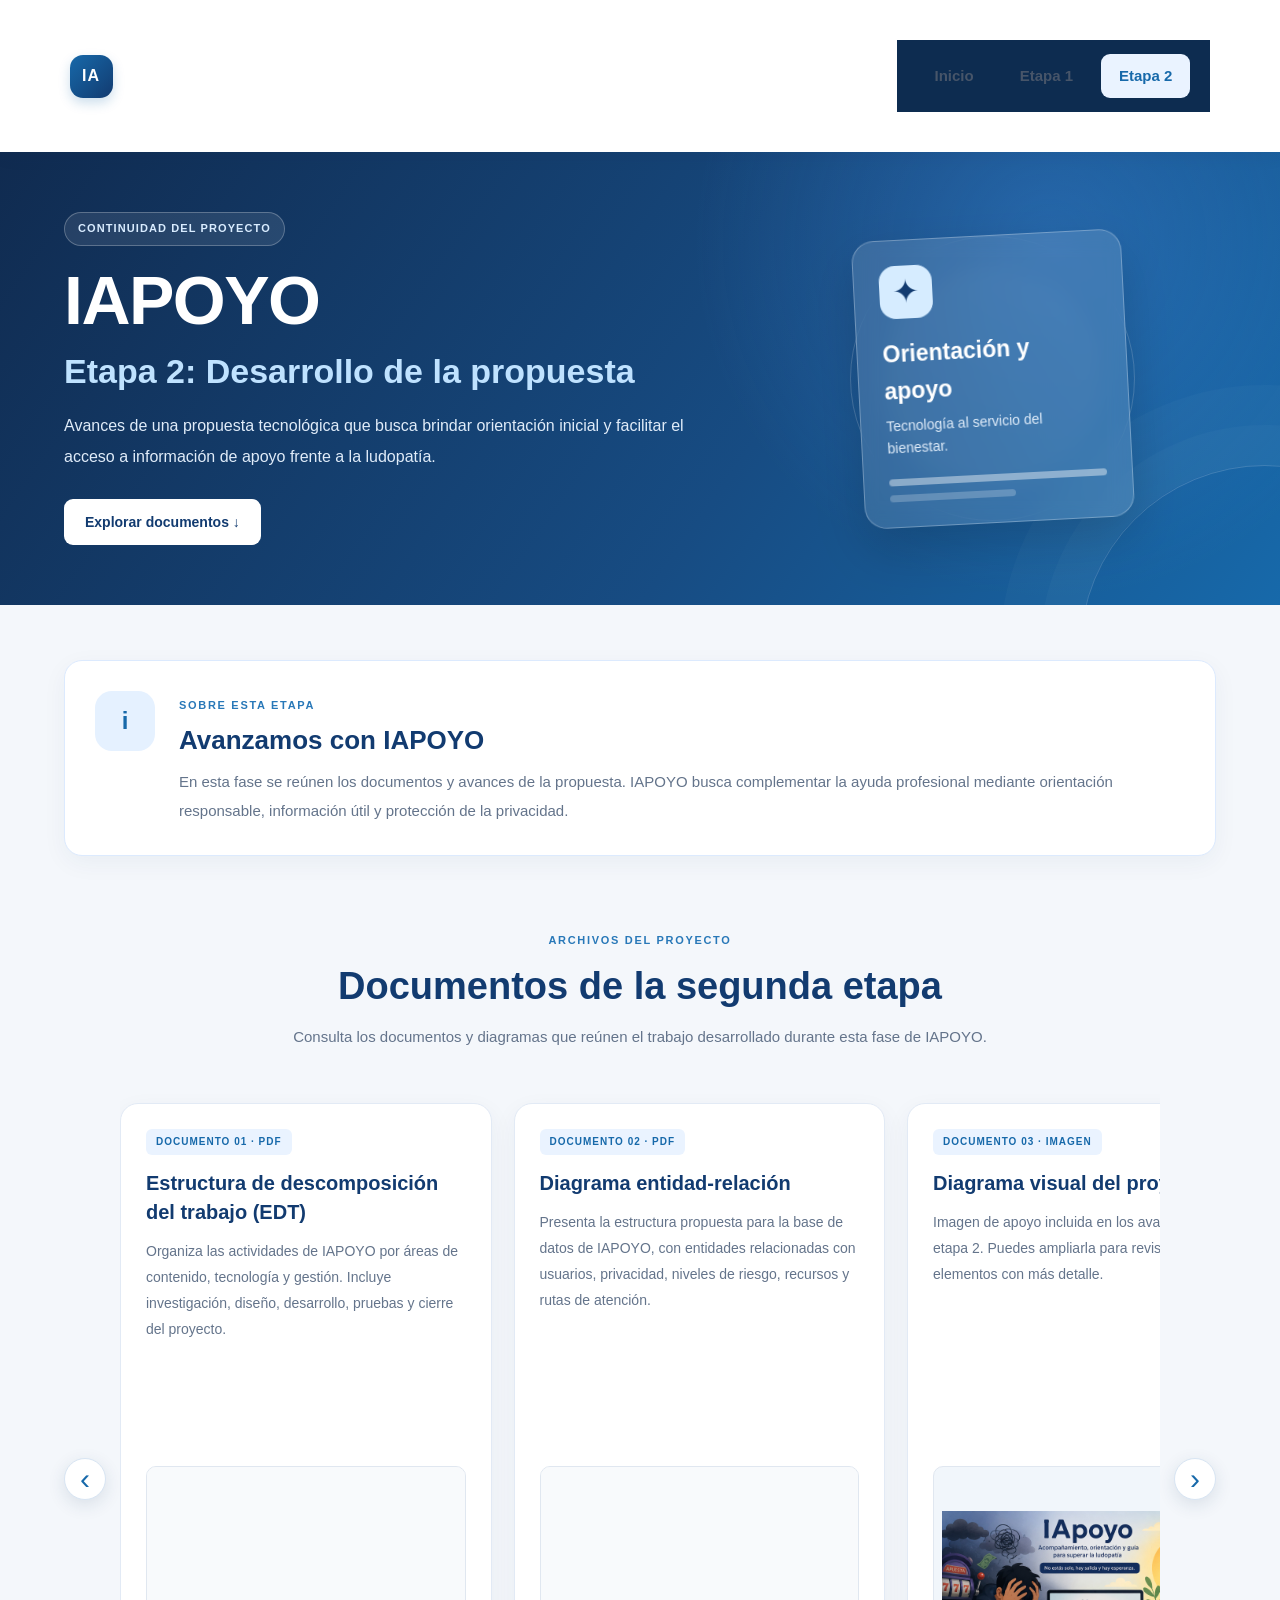
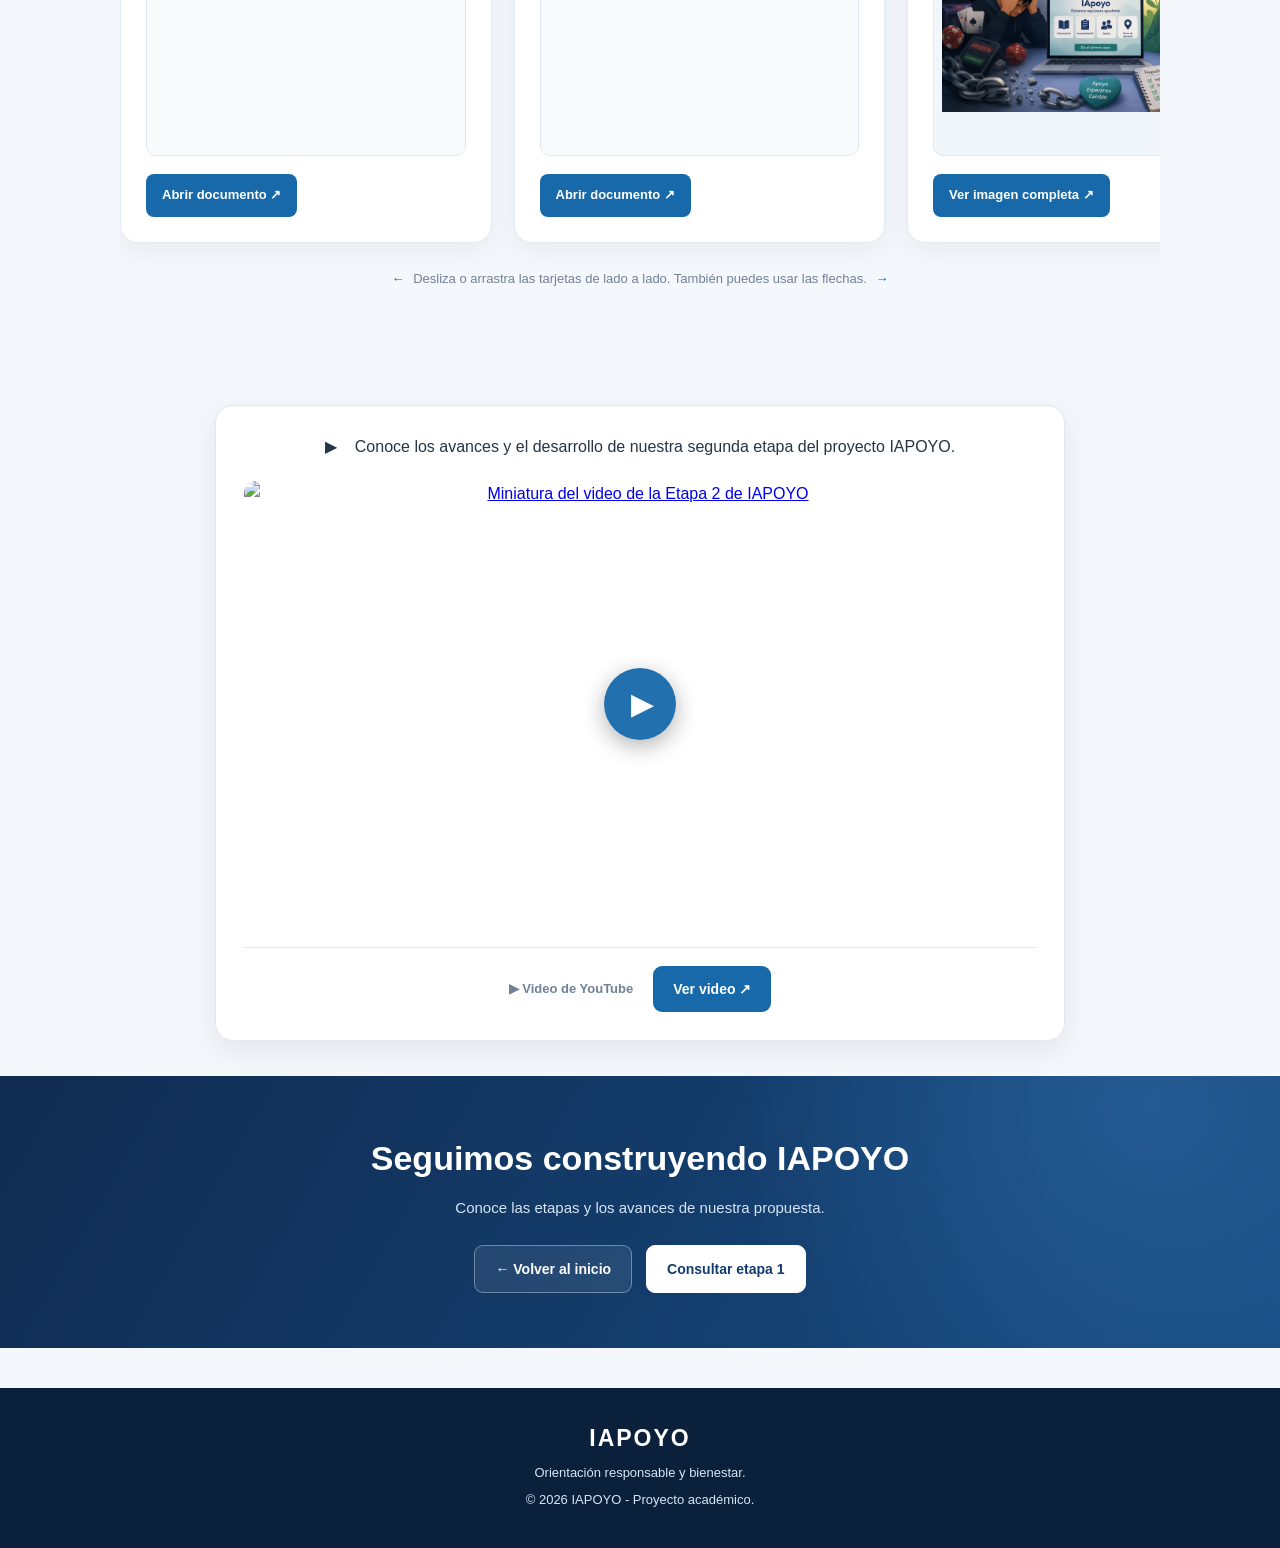
==== etapa2.html @ f653a4ec "Update etapa2.html" ====
<!DOCTYPE html>
<html lang="es">
<head>
    <meta charset="UTF-8">
    <meta name="viewport" content="width=device-width, initial-scale=1.0">
    <title>IAPOYO - Etapa 2</title>
    <link rel="stylesheet" href="style.css">
</head>

<body class="etapa2-page">

    <!-- ENCABEZADO -->
    <header class="etapa2-header">
        <div class="etapa2-nav-contenedor">
            <a href="index.html" class="etapa2-logo">
                <span class="etapa2-logo-icono">IA</span>
                <span>IAPOYO</span>
            </a>

            <nav class="etapa2-nav">
                <a href="index.html">Inicio</a>
                <a href="etapa1.html">Etapa 1</a>
                <a href="etapa2.html" class="activo">Etapa 2</a>
            </nav>

        </div>
    </header>

    <main>

        <!-- PORTADA -->
        <section class="etapa2-portada">

            <div class="etapa2-portada-contenido">
                <span class="etapa2-etiqueta">
                    CONTINUIDAD DEL PROYECTO
                </span>

                <h1>
                    IAPOYO
                    <span>Etapa 2: Desarrollo de la propuesta</span>
                </h1>

                <p>
                    Avances de una propuesta tecnológica que busca brindar
                    orientación inicial y facilitar el acceso a información
                    de apoyo frente a la ludopatía.
                </p>

                <a href="#documentos" class="etapa2-boton-portada">
                    Explorar documentos ↓
                </a>
            </div>

            <div class="etapa2-portada-visual">
                <div class="etapa2-circulo circulo-uno"></div>
                <div class="etapa2-circulo circulo-dos"></div>

                <div class="etapa2-visual-tarjeta">
                    <div class="etapa2-visual-icono">✦</div>
                    <h2>Orientación y apoyo</h2>
                    <p>Tecnología al servicio del bienestar.</p>
                    <div class="etapa2-visual-linea"></div>
                    <div class="etapa2-visual-linea linea-pequena"></div>
                </div>
            </div>

        </section>

        <!-- INTRODUCCIÓN -->
        <section class="etapa2-introduccion">

            <div class="etapa2-intro-icono">i</div>

            <div>
                <span class="etapa2-subtitulo">SOBRE ESTA ETAPA</span>

                <h2>Avanzamos con IAPOYO</h2>

                <p>
                    En esta fase se reúnen los documentos y avances de la
                    propuesta. IAPOYO busca complementar la ayuda profesional
                    mediante orientación responsable, información útil y
                    protección de la privacidad.
                </p>
            </div>

        </section>

        <!-- DOCUMENTOS -->
        <section class="etapa2-seccion etapa2-documentos" id="documentos">

            <div class="etapa2-titulo-seccion">
                <span class="etapa2-subtitulo">ARCHIVOS DEL PROYECTO</span>
                <h2>Documentos de la segunda etapa</h2>
                <p>
                    Consulta los documentos y diagramas que reúnen el trabajo
                    desarrollado durante esta fase de IAPOYO.
                </p>
            </div>

            <div class="etapa2-carrusel-contenedor">
                <button class="etapa2-carrusel-flecha anterior" type="button" aria-label="Desplazar documentos hacia la izquierda" data-direccion="-1">‹</button>

                <div class="etapa2-carrusel" id="carrusel-documentos" tabindex="0" aria-label="Carrusel de documentos de la etapa 2">

                    <!-- DOCUMENTO 1: EDT -->
                    <article class="etapa2-tarjeta">
                        <span class="etapa2-numero">DOCUMENTO 01 · PDF</span>
                        <h3>Estructura de descomposición del trabajo (EDT)</h3>
                        <p>Organiza las actividades de IAPOYO por áreas de contenido, tecnología y gestión. Incluye investigación, diseño, desarrollo, pruebas y cierre del proyecto.</p>
                        <div class="etapa2-vista-documento etapa2-vista-pdf">
                            <iframe src="documentos/etapa%202/IAPoyo_EDT%202.pdf#toolbar=0&navpanes=0" title="Vista previa de la estructura EDT" loading="lazy"></iframe>
                        </div>
                        <a class="etapa2-boton-documento" href="documentos/etapa%202/IAPoyo_EDT%202.pdf" target="_blank" rel="noopener">Abrir documento ↗</a>
                    </article>

                    <!-- DOCUMENTO 2: DIAGRAMA ER EN PDF -->
                    <article class="etapa2-tarjeta">
                        <span class="etapa2-numero">DOCUMENTO 02 · PDF</span>
                        <h3>Diagrama entidad-relación</h3>
                        <p>Presenta la estructura propuesta para la base de datos de IAPOYO, con entidades relacionadas con usuarios, privacidad, niveles de riesgo, recursos y rutas de atención.</p>
                        <div class="etapa2-vista-documento etapa2-vista-pdf">
                            <iframe src="documentos/etapa%202/IAPoyo_diagrama_entidad_relacion%202.pdf#toolbar=0&navpanes=0" title="Vista previa del diagrama entidad-relación en PDF" loading="lazy"></iframe>
                        </div>
                        <a class="etapa2-boton-documento" href="documentos/etapa%202/IAPoyo_diagrama_entidad_relacion%202.pdf" target="_blank" rel="noopener">Abrir documento ↗</a>
                    </article>

                    <!-- DOCUMENTO 3: IMAGEN -->
                    <article class="etapa2-tarjeta">
                        <span class="etapa2-numero">DOCUMENTO 03 · IMAGEN</span>
                        <h3>Diagrama visual del proyecto</h3>
                        <p>Imagen de apoyo incluida en los avances de la etapa 2. Puedes ampliarla para revisar sus elementos con más detalle.</p>
                        <a class="etapa2-vista-documento etapa2-vista-imagen" href="documentos/etapa%202/WhatsApp%20Image%202026-10-07%20at%208.09.27%20PM%202.jpeg" target="_blank" rel="noopener" aria-label="Abrir imagen en tamaño completo">
                            <img src="documentos/etapa%202/WhatsApp%20Image%202026-10-07%20at%208.09.27%20PM%202.jpeg" alt="Imagen de apoyo de la etapa 2 de IAPOYO" loading="lazy">
                        </a>
                        <a class="etapa2-boton-documento" href="documentos/etapa%202/WhatsApp%20Image%202026-10-07%20at%208.09.27%20PM%202.jpeg" target="_blank" rel="noopener">Ver imagen completa ↗</a>
                    </article>

                    <!-- DOCUMENTO 4: DIAGRAMA DE CLASES -->
                    <article class="etapa2-tarjeta">
                        <span class="etapa2-numero">DOCUMENTO 04 · IMAGEN</span>
                        <h3>Diagrama de clases del sistema IAPOYO</h3>
                        <p>Representa la estructura del sistema mediante sus clases, atributos, métodos y relaciones. Incluye los perfiles de usuario (beneficiario, orientador y administrador), las evaluaciones, los recursos, las rutas de atención y el asistente virtual. Este modelo ayuda a comprender cómo colaboran los componentes y sirve de guía para organizar el desarrollo del software.</p>
                        <a class="etapa2-vista-documento etapa2-vista-imagen" href="documentos/etapa%202/Diagrama_clases_IAPOYO.jpeg" target="_blank" rel="noopener" aria-label="Abrir diagrama de clases en tamaño completo">
                            <img src="documentos/etapa%202/Diagrama_clases_IAPOYO.jpeg" alt="Diagrama de clases UML del sistema IAPOYO con usuarios, evaluaciones, recursos, rutas de atención y asistente virtual" loading="lazy">
                        </a>
                        <a class="etapa2-boton-documento" href="documentos/etapa%202/Diagrama_clases_IAPOYO.jpeg" target="_blank" rel="noopener">Ver diagrama completo ↗</a>
                    </article>

                    <!-- DOCUMENTO 5: POWERPOINT -->
                    <article class="etapa2-tarjeta">
                        <span class="etapa2-numero">DOCUMENTO 05 · POWERPOINT</span>
                        <h3>Presentación: arquitectura de software</h3>
                        <p>Expone el análisis del proyecto integrador, sus procesos fundamentales, requisitos, etapas de desarrollo, roles del equipo y clasificación de IAPOYO como aplicación web interactiva.</p>
                        <div class="etapa2-vista-documento etapa2-vista-pdf">
                            <iframe src="documentos/etapa 2/Presentacion_arquitecturasoft_IAPOYO 2.pdf#toolbar=0&navpanes=0" title="Vista previa de la presentación de arquitectura de software" loading="lazy"></iframe>
                        </div>
                        <a class="etapa2-boton-documento" href="documentos/etapa%202/Presentacion_arquitecturasoft_IAPOYO%202.pptx" download>Descargar PowerPoint ↓</a>
                    </article>
<!-- DOCUMENTO 6: IMAGEN - DIAGRAMA SISTEMA DE APOYO -->
                    <article class="etapa2-tarjeta">
                        <span class="etapa2-numero">DOCUMENTO 06 · IMAGEN</span>

                        <h3>Diagrama del sistema de apoyo para la ludopatía</h3>

                        <p>
                            Representa el funcionamiento general de IAPOYO y la interacción
                            entre los pacientes, el sistema de apoyo con inteligencia artificial
                            y los profesionales de la salud. El diagrama muestra funciones como
                            el chat de apoyo, monitoreo de actividad, alertas de riesgo, análisis
                            de patrones, reportes y seguimiento personalizado.
                        </p>

                        <a class="etapa2-vista-documento etapa2-vista-imagen"
                           href="documentos/etapa%202/diagrama de sistema de apoyo.jpg"
                           target="_blank"
                           rel="noopener"
                           aria-label="Abrir diagrama del sistema de apoyo en tamaño completo">

                            <img src="documentos/etapa%202/diagrama de sistema de apoyo.jpg"
                                 alt="Diagrama del sistema de apoyo para la ludopatía de IAPOYO"
                                 loading="lazy">
                        </a>

                        <a class="etapa2-boton-documento"
                           href="documentos/etapa%202/diagrama de sistema de apoyo.jpg"
                           target="_blank"
                           rel="noopener">
                            Ver diagrama completo ↗
                        </a>
                    </article>


                    
                    -->
                    <article class="etapa2-tarjeta">
                        <span class="etapa2-numero">DOCUMENTO 07 · IMAGEN</span>

                        <h3>Diagrama de estado del usuario</h3>

                        <p>
                            Representa el recorrido de un usuario dentro de IAPOYO, mostrando las diferentes etapas de interacción con la plataforma, desde el acceso inicial y la identificación de posibles problemas de ludopatía, hasta la orientación y seguimiento mediante el apoyo de la inteligencia artificial.
                        </p>

                        <a class="etapa2-vista-documento etapa2-vista-imagen"
                           href="documentos/etapa%202/diagram de estado.jpg"
                           target="_blank"
                           rel="noopener"
                           aria-label="Abrir segunda imagen en tamaño completo">

                            <img src="documentos/etapa%202/diagram de estado.jpg"
                                 alt="Segunda imagen de la etapa 2 del proyecto IAPOYO"
                                 loading="lazy">
                        </a>

                        <a class="etapa2-boton-documento"
                           href="documentos/etapa%202/diagram de estado.jpg"
                           target="_blank"
                           rel="noopener">
                            Ver imagen completa ↗
                        </a>
                    </article>


                
                
                    <article class="etapa2-tarjeta">
                        <span class="etapa2-numero">DOCUMENTO 08 · IMAGEN</span>

                        <h3>diagrama de Gantt</h3>

                        <p>
                            El diagrama de Gantt de IAPOYO representa la planificación y organización de las diferentes actividades necesarias para desarrollar el proyecto, desde la investigación sobre la ludopatía y el diseño de la solución, hasta el desarrollo, implementación y pruebas de la plataforma con inteligencia artificial.
                        </p>

                        <a class="etapa2-vista-documento etapa2-vista-imagen"
                           href="documentos/etapa 2/Gantt_Editable_Ludopatia.pdf"
                           target="_blank"
                           rel="noopener"
                           aria-label="Abrir tercera imagen en tamaño completo">

                            <img src="documentos/etapa 2/GantImage.jpg"
                                 alt="Tercera imagen de la etapa 2 del proyecto IAPOYO"
                                 loading="lazy">
                        </a>

                        <a class="etapa2-boton-documento"
                           href="documentos/etapa 2/Gantt_Editable_Ludopatia.pdf"
                           target="_blank"
                           rel="noopener">
                            Ver imagen completa ↗
                        </a>
                    </article>
                    

<article class="etapa2-tarjeta">

    <span class="etapa2-numero">DOCUMENTO 9</span>

    <h3>Diagrama relacional de la base de datos de la pagina web</h3>

    <p>
        Representación visual de la estructura de la base de datos
        de IAPOYO, sus tablas, campos y relaciones entre entidades,
        elaborado mediante MySQL Workbench.
    </p>

    <div class="etapa2-imagen-relacional">
        <a
            href="documentos/etapa 2/diagrama-relacional-workbench.png"
            target="_blank"
            rel="noopener noreferrer">

            <img
                src="documentos/etapa 2/diagrama-relacional-workbench.png"
                alt="Diagrama relacional de la base de datos de IAPOYO"
                loading="lazy">

        </a>
    </div>

    <a
        class="etapa2-boton-documento"
        href="documentos/etapa 2/diagrama-relacional-workbench.png"
        target="_blank"
        rel="noopener noreferrer">
        Ver imagen completa ↗
    </a>

</article>


                </div>

                    

                <button class="etapa2-carrusel-flecha siguiente" type="button" aria-label="Desplazar documentos hacia la derecha" data-direccion="1">›</button>
            </div>
            <p class="etapa2-ayuda-carrusel"><span aria-hidden="true">←</span> Desliza o arrastra las tarjetas de lado a lado. También puedes usar las flechas. <span aria-hidden="true">→</span></p>
        </section>

        <article class="video-short-tarjeta">
            <div class="video-short-info">
        <div class="video-short-icono">▶</div>

        <div>
            <p>
                Conoce los avances y el desarrollo de nuestra segunda etapa del proyecto IAPOYO.
            </p>
        </div>
    </div>

    <a
        href="https://www.youtube.com/watch?v=lz7Azh6CaTE"
        target="_blank"
        rel="noopener noreferrer"
        class="video-short-miniatura">

        <img
            src="https://i.ytimg.com/vi/lz7Azh6CaTE/maxresdefault.jpg"
            alt="Miniatura del video de la Etapa 2 de IAPOYO">

        <span class="video-play">▶</span>

    </a>

    <div class="video-short-pie">
        <span>▶ Video de YouTube</span>

        <a
            href="https://www.youtube.com/watch?v=lz7Azh6CaTE"
            target="_blank"
            rel="noopener noreferrer"
            class="boton-documento">
            Ver video ↗
        </a>
    </div>

</article>

        <!-- NAVEGACIÓN FINAL -->
        <section class="etapa2-navegacion-final">
            <h2>Seguimos construyendo IAPOYO</h2>

            <p>
                Conoce las etapas y los avances de nuestra propuesta.
            </p>

            <div class="etapa2-final-botones">
                <a href="index.html" class="etapa2-boton-secundario">
                    ← Volver al inicio
                </a>

                <a href="etapa1.html" class="etapa2-boton-siguiente">
                    Consultar etapa 1
                </a>
            </div>
        </section>

    </main>

    <!-- PIE DE PÁGINA -->
    <footer class="etapa2-footer">
        <a href="index.html">IAPOYO</a>
        <p>Orientación responsable y bienestar.</p>
        <p>© 2026 IAPOYO - Proyecto académico.</p>
    </footer>

    <script>
        (() => {
            const carrusel = document.getElementById('carrusel-documentos');
            if (!carrusel) return;

            document.querySelectorAll('.etapa2-carrusel-flecha').forEach((boton) => {
                boton.addEventListener('click', () => {
                    const tarjeta = carrusel.querySelector('.etapa2-tarjeta');
                    const distancia = tarjeta ? tarjeta.getBoundingClientRect().width + 22 : 340;
                    carrusel.scrollBy({ left: distancia * Number(boton.dataset.direccion), behavior: 'smooth' });
                });
            });

            let arrastrando = false;
            let inicioX = 0;
            let desplazamientoInicial = 0;

            carrusel.addEventListener('pointerdown', (evento) => {
                if (evento.pointerType === 'mouse' && evento.button !== 0) return;
                if (evento.target.closest('a, button, iframe')) return;
                arrastrando = true;
                inicioX = evento.clientX;
                desplazamientoInicial = carrusel.scrollLeft;
                carrusel.classList.add('arrastrando');
            });

            carrusel.addEventListener('pointermove', (evento) => {
                if (!arrastrando) return;
                carrusel.scrollLeft = desplazamientoInicial - (evento.clientX - inicioX);
            });

            const terminarArrastre = () => {
                arrastrando = false;
                carrusel.classList.remove('arrastrando');
            };
            carrusel.addEventListener('pointerup', terminarArrastre);
            carrusel.addEventListener('pointercancel', terminarArrastre);
            carrusel.addEventListener('pointerleave', terminarArrastre);
        })();
    </script>

</body>
</html>
---- style.css ----
/* ==============================
   ESTILOS GENERALES
   ============================== */

* {
    margin: 0;
    padding: 0;
    box-sizing: border-box;
}

html {
    scroll-behavior: smooth;
}

body {
    font-family: Arial, Helvetica, sans-serif;
    background-color: #f4f7fb;
    color: #263445;
    line-height: 1.6;
}

/* ==============================
   ENCABEZADO
   ============================== */

header {
    background: linear-gradient(135deg, #123b70, #1769aa);
    color: #ffffff;
    text-align: center;
    padding: 35px 20px;
}

header h1 {
    font-size: 2.5rem;
    margin-bottom: 5px;
    letter-spacing: 2px;
}

header p {
    font-size: 1.05rem;
    color: #e5efff;
}

/* ==============================
   MENÚ DE NAVEGACIÓN
   ============================== */

nav {
    display: flex;
    justify-content: center;
    align-items: center;
    flex-wrap: wrap;
    gap: 10px;
    background-color: #0d2c50;
    padding: 14px 20px;
}

nav a {
    color: #ffffff;
    text-decoration: none;
    font-weight: bold;
    padding: 10px 18px;
    border-radius: 6px;
    transition: background-color 0.3s ease;
}

nav a:hover {
    background-color: #2478bd;
}

/* ==============================
   CONTENEDOR PRINCIPAL
   ============================== */

.contenedor {
    width: min(1100px, 92%);
    margin: 30px auto;
}

/* ==============================
   INTRODUCCIÓN
   ============================== */

.introduccion {
    background-color: #ffffff;
    padding: 25px;
    margin-bottom: 30px;
    border-radius: 12px;
    border-left: 5px solid #1769aa;
    box-shadow: 0 4px 12px rgba(0, 0, 0, 0.06);
}

.introduccion h2 {
    color: #123b70;
    margin-bottom: 12px;
    font-size: 1.7rem;
}

.introduccion p {
    color: #46566a;
    text-align: justify;
}

/* ==============================
   SECCIÓN DE ACTIVIDADES
   ============================== */

.actividades {
    margin-bottom: 35px;
}

.actividades > h2 {
    color: #123b70;
    margin-bottom: 20px;
    font-size: 1.7rem;
}

/* ==============================
   CUADRÍCULA DE 4 DOCUMENTOS
   Dos columnas y dos filas
   ============================== */

.grid-documentos {
    display: grid;
    grid-template-columns: repeat(2, minmax(0, 1fr));
    gap: 25px;
    align-items: stretch;
    margin-top: 20px;
}

/* ==============================
   TARJETAS
   ============================== */

.grid-documentos .tarjeta {
    min-width: 0;
    display: flex;
    flex-direction: column;
    padding: 20px;
    background-color: #ffffff;
    border: 1px solid #dce5f0;
    border-radius: 12px;
    box-shadow: 0 4px 12px rgba(0, 0, 0, 0.06);
    transition: transform 0.25s ease,
                box-shadow 0.25s ease;
}

.grid-documentos .tarjeta:hover {
    transform: translateY(-4px);
    box-shadow: 0 8px 20px rgba(0, 0, 0, 0.10);
}

.tarjeta h3 {
    color: #1769aa;
    font-size: 1.2rem;
    margin-bottom: 10px;
}

.tarjeta p {
    color: #526174;
    margin-bottom: 10px;
}

/* ==============================
   VISTA PREVIA DE LOS PDF
   ============================== */

.grid-documentos iframe {
    display: block;
    width: 100%;
    height: 300px;
    border: 1px solid #dce5f0;
    border-radius: 8px;
    margin: 15px 0;
    background-color: #ffffff;
}

/* ==============================
   ENLACES DE DOCUMENTOS
   ============================== */

.grid-documentos .tarjeta a {
    display: inline-block;
    align-self: flex-start;
    margin-top: auto;
    padding-top: 10px;
    color: #1769aa;
    font-weight: bold;
    text-decoration: none;
}

.grid-documentos .tarjeta a:hover {
    color: #0d2c50;
    text-decoration: underline;
}

/* ==============================
   BOTÓN PARA VOLVER AL INICIO
   ============================== */

.boton-volver {
    display: inline-block;
    margin-top: 25px;
    padding: 12px 22px;
    background-color: #1769aa;
    color: #ffffff;
    text-decoration: none;
    font-weight: bold;
    border-radius: 8px;
    transition: background-color 0.3s ease;
}

.boton-volver:hover {
    background-color: #0d2c50;
}

/* ==============================
   PIE DE PÁGINA
   ============================== */

footer {
    margin-top: 40px;
    padding: 25px 20px;
    background-color: #0d2c50;
    color: #ffffff;
    text-align: center;
}

footer p {
    margin: 5px 0;
    font-size: 0.9rem;
}

/* ==============================
   DISEÑO RESPONSIVE
   TABLET Y CELULAR
   ============================== */

@media (max-width: 700px) {

    header h1 {
        font-size: 2rem;
    }

    .contenedor {
        width: 94%;
        margin: 20px auto;
    }

    .introduccion {
        padding: 18px;
    }

    .introduccion h2,
    .actividades > h2 {
        font-size: 1.4rem;
    }

    /* Una tarjeta por fila en pantallas pequeñas */
    .grid-documentos {
        grid-template-columns: 1fr;
        gap: 20px;
    }

    .grid-documentos .tarjeta {
        padding: 16px;
    }

    .grid-documentos iframe {
        height: 280px;
    }

    nav {
        gap: 5px;
        padding: 10px;
    }

    nav a {
        padding: 9px 12px;
        font-size: 0.95rem;
    }
}

/* ==============================
   PANTALLAS MUY PEQUEÑAS
   ============================== */

@media (max-width: 380px) {

    header h1 {
        font-size: 1.7rem;
    }

    .grid-documentos iframe {
        height: 240px;
    }

    .grid-documentos .tarjeta {
        padding: 12px;
    }
}

/* UNA SOLA TARJETA EXTERIOR */
.tarjeta-documentos {
    display: block !important;
    width: 100% !important;
    max-width: 100% !important;
    box-sizing: border-box !important;
    padding: 25px !important;
    margin: 25px 0 !important;
    background: #fff !important;
    border: 1px solid #dce5f0 !important;
    border-radius: 12px !important;
    box-shadow: 0 4px 12px rgba(0, 0, 0, 0.06) !important;
}

/* LOS DOS PDF, UNO AL LADO DEL OTRO */
.pdf-en-columnas {
    display: grid !important;
    grid-template-columns: repeat(2, minmax(0, 1fr)) !important;
    gap: 20px;
    width: 100%;
    box-sizing: border-box;
}

/* CONTENIDO INTERNO SIN TARJETAS INDEPENDIENTES */
.pdf-individual {
    display: block !important;
    min-width: 0;
    width: 100%;
    padding: 0 !important;
    margin: 0 !important;
    border: none !important;
    border-radius: 0 !important;
    box-shadow: none !important;
    background: transparent !important;
    box-sizing: border-box;
}

.pdf-individual iframe {
    display: block;
    width: 100%;
    height: 400px;
    border: 1px solid #dce5f0;
    box-sizing: border-box;
}

.pdf-individual h3 {
    margin-bottom: 12px;
    color: #1769aa;
}

.pdf-individual a {
    display: inline-block;
    margin-top: 10px;
}

/* ADAPTACIÓN A CELULARES */
@media (max-width: 700px) {
    .pdf-en-columnas {
        grid-template-columns: 1fr !important;
    }
}

```css
/* Presentación del marco teórico */
.presentacion-ludopatia {
    width: 100%;
    margin: 35px auto;
}

.presentacion-ludopatia > h2 {
    color: #1769aa;
    text-align: center;
    margin-bottom: 20px;
}

.presentacion-ludopatia > p {
    font-size: 16px;
    line-height: 1.7;
    text-align: justify;
    margin-bottom: 25px;
}

/* Tarjeta del documento */
.tarjeta-marco {
    width: 100%;
    max-width: 800px;
    box-sizing: border-box;
    margin: 0 auto;
    padding: 25px;
    background-color: #ffffff;
    border: 1px solid #e0e0e0;
    border-radius: 12px;
    box-shadow: 0 4px 12px rgba(0, 0, 0, 0.10);
}

.tarjeta-marco iframe {
    display: block;
    width: 100%;
    height: 500px;
    box-sizing: border-box;
    border: 1px solid #cccccc;
    border-radius: 6px;
}

.tarjeta-marco a {
    display: block;
    width: fit-content;
    margin: 15px auto 0;
    padding: 12px 20px;
    background-color: #1769aa;
    color: #ffffff;
    text-decoration: none;
    text-align: center;
    border-radius: 7px;
}

.tarjeta-marco a:hover {
    background-color: #123b70;
}

/* Adaptación para celulares */
@media (max-width: 768px) {
    .tarjeta-marco {
        padding: 15px;
    }

    .tarjeta-marco iframe {
        height: 400px;
    }

    .presentacion-ludopatia > p {
        text-align: left;
    }
}

```css
/* Sección de la base de datos */
.presentacion-base-datos {
    width: 100%;
    margin: 35px auto;
}

/* Tarjeta que contiene título, descripción e imagen */
.tarjeta-diagrama {
    width: 100%;
    max-width: 1000px;
    box-sizing: border-box;
    margin: 0 auto;
    padding: 30px;
    background-color: #ffffff;
    border: 1px solid #e0e0e0;
    border-radius: 12px;
    box-shadow: 0 4px 12px rgba(0, 0, 0, 0.10);
}

.tarjeta-diagrama h2 {
    margin-top: 0;
    margin-bottom: 20px;
    color: #1769aa;
    text-align: center;
}

.tarjeta-diagrama p {
    margin-bottom: 25px;
    font-size: 16px;
    line-height: 1.7;
    text-align: justify;
}

/* Área de visualización de la imagen */
.contenedor-diagrama {
    width: 100%;
    overflow: auto;
    text-align: center;
    background-color: #f8fafc;
    border: 1px solid #e0e0e0;
    border-radius: 8px;
    padding: 10px;
    box-sizing: border-box;
}

.contenedor-diagrama img {
    display: block;
    width: 100%;
    height: auto;
    max-height: 750px;
    object-fit: contain;
    margin: 0 auto;
    border-radius: 5px;
}

/* Botón para abrir la imagen */
.boton-diagrama {
    display: block;
    width: fit-content;
    margin: 20px auto 0;
    padding: 12px 20px;
    background-color: #1769aa;
    color: #ffffff;
    text-decoration: none;
    text-align: center;
    border-radius: 7px;
    font-weight: bold;
}

.boton-diagrama:hover {
    background-color: #123b70;
}

/* Adaptación para celulares */
@media (max-width: 768px) {
    .tarjeta-diagrama {
        padding: 18px;
    }

    .tarjeta-diagrama p {
        text-align: left;
    }

    .contenedor-diagrama {
        padding: 5px;
    }
}


/* Organiza las tarjetas en una cuadrícula uniforme */
.grid-documentos {
    display: grid;
    grid-template-columns: repeat(2, minmax(0, 1fr));
    gap: 25px;
    align-items: stretch;
}

/* Todas las tarjetas de documentos tendrán la misma altura */
.grid-documentos .tarjeta {
    width: 100%;
    height: 100%;
    box-sizing: border-box;
    display: flex;
    flex-direction: column;
}

/* Mantiene los títulos alineados */
.grid-documentos .tarjeta h2,
.grid-documentos .tarjeta h3 {
    min-height: 50px;
}

/* Mantiene los visores PDF con la misma altura */
.grid-documentos .tarjeta iframe {
    width: 100%;
    height: 400px;
    flex-shrink: 0;
}

/* Mantiene los botones en la parte inferior */
.grid-documentos .tarjeta a {
    margin-top: auto;
    align-self: flex-start;
}

/* Adaptación para celulares */
@media (max-width: 768px) {
    .grid-documentos {
        grid-template-columns: 1fr;
    }

    .grid-documentos .tarjeta h2,
    .grid-documentos .tarjeta h3 {
        min-height: auto;
    }
}


/* Igualar el tamaño de las tarjetas especiales */
.tarjeta-marco,
.tarjeta-diagrama {
    width: 100%;
    max-width: 1000px;
    min-height: 700px;
    box-sizing: border-box;
    margin: 0 auto;
    padding: 30px;
    display: flex;
    flex-direction: column;
}

/* Mantener los títulos alineados */
.tarjeta-marco h2,
.tarjeta-diagrama h2 {
    min-height: 60px;
    margin-top: 0;
    display: flex;
    align-items: center;
    justify-content: center;
    text-align: center;
}

/* Igualar el espacio de las descripciones */
.tarjeta-marco p,
.tarjeta-diagrama p {
    min-height: 100px;
    line-height: 1.7;
}

/* Igualar la altura de los visores PDF y de la imagen */
.tarjeta-marco iframe {
    width: 100%;
    height: 400px;
    flex-shrink: 0;
}

.contenedor-diagrama {
    height: 400px;
    display: flex;
    align-items: center;
    justify-content: center;
    overflow: hidden;
}

.contenedor-diagrama img {
    width: 100%;
    height: 100%;
    object-fit: contain;
}

/* Mantener los botones al final de cada tarjeta */
.tarjeta-marco a,
.tarjeta-diagrama a {
    margin-top: auto;
    align-self: center;
}

/* Adaptación a pantallas pequeñas */
@media (max-width: 768px) {
    .tarjeta-marco,
    .tarjeta-diagrama {
        min-height: auto;
        padding: 18px;
    }

    .tarjeta-marco h2,
    .tarjeta-diagrama h2,
    .tarjeta-marco p,
    .tarjeta-diagrama p {
        min-height: auto;
    }

    .tarjeta-marco iframe,
    .contenedor-diagrama {
        height: 300px;
    }
}


/* Igualar las tarjetas del marco y del diagrama con las demás */
.tarjeta-marco,
.tarjeta-diagrama {
    width: 100%;
    max-width: none;
    min-height: 0;
    height: 100%;
    box-sizing: border-box;
    margin: 0;
    padding: 20px;
    display: flex;
    flex-direction: column;
    background-color: #ffffff;
    border: 1px solid #e0e0e0;
    border-radius: 12px;
    box-shadow: 0 4px 12px rgba(0, 0, 0, 0.10);
}

/* Quitar alturas mínimas anteriores de los títulos y textos */
.tarjeta-marco h2,
.tarjeta-diagrama h2,
.tarjeta-marco p,
.tarjeta-diagrama p {
    min-height: 0;
}

/* Mantener los visores de contenido uniformes */
.tarjeta-marco iframe,
.contenedor-diagrama {
    width: 100%;
    height: 250px;
    box-sizing: border-box;
}

/* Ajustar la imagen dentro de su espacio */
.contenedor-diagrama {
    display: flex;
    align-items: center;
    justify-content: center;
    overflow: hidden;
}

.contenedor-diagrama img {
    width: 100%;
    height: 100%;
    object-fit: contain;
}

/* Evitar que los botones se deformen */
.tarjeta-marco a,
.tarjeta-diagrama a {
    align-self: flex-start;
    margin-top: 15px;
}

/* Adaptación a celulares */
@media (max-width: 768px) {
    .tarjeta-marco,
    .tarjeta-diagrama {
        padding: 15px;
    }

    .tarjeta-marco iframe,
    .contenedor-diagrama {
        height: 220px;
    }
}


/* =========================================
   IAPOYO - DISEÑO DE LA PÁGINA PRINCIPAL
   ========================================= */

.pagina-inicio {
    --inicio-azul: #123b70;
    --inicio-azul-claro: #2878b8;
    --inicio-texto: #243247;
    --inicio-gris: #64748b;
    --inicio-fondo: #f4f7fc;

    margin: 0;
    background: var(--inicio-fondo);
    color: var(--inicio-texto);
    font-family: "Segoe UI", Arial, sans-serif;
    line-height: 1.7;
}

.pagina-inicio *,
.pagina-inicio *::before,
.pagina-inicio *::after {
    box-sizing: border-box;
}

.pagina-inicio a {
    transition: color 0.25s ease,
                background-color 0.25s ease,
                transform 0.25s ease,
                box-shadow 0.25s ease;
}

.pagina-inicio main {
    width: 100%;
    overflow: hidden;
}

/* =========================================
   ENCABEZADO Y NAVEGACIÓN
   ========================================= */

.inicio-header {
    position: relative;
    z-index: 10;
    background: #ffffff;
    box-shadow: 0 3px 18px rgba(15, 38, 70, 0.07);
}

.inicio-nav-contenedor {
    width: min(1180px, 92%);
    min-height: 82px;
    margin: 0 auto;
    display: flex;
    align-items: center;
    justify-content: space-between;
    gap: 25px;
}

.inicio-logo {
    display: flex;
    align-items: center;
    gap: 12px;
    color: var(--inicio-azul);
    font-size: 23px;
    font-weight: 800;
    letter-spacing: 1px;
    text-decoration: none;
}

.logo-icono {
    width: 43px;
    height: 43px;
    display: grid;
    place-items: center;
    border-radius: 13px;
    color: white;
    background: linear-gradient(135deg, #1769aa, #123b70);
    font-size: 16px;
    box-shadow: 0 5px 12px rgba(23, 105, 170, 0.22);
}

.inicio-nav {
    display: flex;
    align-items: center;
    gap: 10px;
}

.inicio-nav a {
    padding: 10px 18px;
    border-radius: 9px;
    color: #475569;
    text-decoration: none;
    font-size: 15px;
    font-weight: 600;
}

.inicio-nav a:hover,
.inicio-nav a.activo {
    background: #eaf3ff;
    color: #1769aa;
}

/* =========================================
   PORTADA PRINCIPAL
   ========================================= */

.inicio-portada {
    position: relative;
    isolation: isolate;
    min-height: 510px;
    padding: 75px max(5%, calc((100% - 1180px) / 2));
    display: grid;
    grid-template-columns: 1.2fr 0.8fr;
    align-items: center;
    gap: 40px;
    overflow: hidden;
    color: #ffffff;
    background:
        radial-gradient(
            circle at 80% 20%,
            rgba(77, 160, 255, 0.28),
            transparent 32%
        ),
        linear-gradient(125deg, #102b50 0%, #174c83 55%, #1769aa 100%);
}

.inicio-portada::before {
    content: "";
    position: absolute;
    z-index: -1;
    width: 400px;
    height: 400px;
    right: -160px;
    bottom: -220px;
    border: 1px solid rgba(255, 255, 255, 0.13);
    border-radius: 50%;
    box-shadow:
        0 0 0 40px rgba(255, 255, 255, 0.025),
        0 0 0 80px rgba(255, 255, 255, 0.025);
}

.portada-contenido {
    max-width: 670px;
}

.portada-etiqueta {
    display: inline-block;
    margin-bottom: 20px;
    padding: 7px 13px;
    border: 1px solid rgba(255, 255, 255, 0.25);
    border-radius: 30px;
    background: rgba(255, 255, 255, 0.09);
    color: #d9ecff;
    font-size: 11px;
    font-weight: 700;
    letter-spacing: 1.2px;
}

.portada-contenido h1 {
    margin: 0 0 20px;
    color: #ffffff;
    font-size: clamp(45px, 6vw, 72px);
    font-weight: 850;
    line-height: 1.05;
    letter-spacing: -2px;
}

.portada-contenido h1 span {
    display: block;
    margin-top: 15px;
    color: #bfe2ff;
    font-size: clamp(23px, 3vw, 34px);
    font-weight: 600;
    line-height: 1.3;
    letter-spacing: 0;
}

.portada-contenido > p {
    max-width: 590px;
    margin: 0 0 30px;
    color: #e0ecf9;
    font-size: 17px;
    line-height: 1.9;
}

.portada-botones {
    display: flex;
    flex-wrap: wrap;
    gap: 13px;
}

.boton-inicio {
    min-height: 48px;
    padding: 12px 21px;
    display: inline-flex;
    align-items: center;
    justify-content: center;
    border: 1px solid transparent;
    border-radius: 9px;
    font-size: 14px;
    font-weight: 700;
    text-decoration: none;
}

.boton-claro {
    background: #ffffff;
    color: #123b70;
}

.boton-claro:hover {
    transform: translateY(-3px);
    box-shadow: 0 8px 22px rgba(0, 0, 0, 0.15);
}

.boton-contorno {
    border-color: rgba(255, 255, 255, 0.5);
    background: transparent;
    color: #ffffff;
}

.boton-contorno:hover {
    background: rgba(255, 255, 255, 0.12);
    transform: translateY(-3px);
}

/* Ilustración decorativa creada con CSS */

.portada-visual {
    position: relative;
    min-height: 340px;
    display: flex;
    align-items: center;
    justify-content: center;
}

.visual-circulo {
    position: absolute;
    border: 1px solid rgba(255, 255, 255, 0.18);
    border-radius: 50%;
}

.circulo-grande {
    width: 310px;
    height: 310px;
}

.circulo-mediano {
    width: 235px;
    height: 235px;
    background: rgba(255, 255, 255, 0.035);
}

.visual-tarjeta {
    position: relative;
    z-index: 1;
    width: min(285px, 90%);
    padding: 27px;
    border: 1px solid rgba(255, 255, 255, 0.27);
    border-radius: 23px;
    background: rgba(255, 255, 255, 0.12);
    box-shadow: 0 20px 50px rgba(0, 0, 0, 0.17);
    backdrop-filter: blur(12px);
    transform: rotate(-3deg);
}

.visual-icono {
    width: 54px;
    height: 54px;
    display: grid;
    place-items: center;
    border-radius: 17px;
    background: #d6ecff;
    color: #123b70;
    font-size: 32px;
}

.visual-tarjeta h2 {
    margin: 20px 0 5px;
    color: #ffffff;
    font-size: 24px;
}

.visual-tarjeta p {
    margin: 0;
    color: #e0ecf9;
    font-size: 14px;
}

.visual-linea {
    height: 7px;
    margin-top: 22px;
    border-radius: 20px;
    background: rgba(255, 255, 255, 0.45);
}

.linea-corta {
    width: 58%;
    margin-top: 9px;
    background: rgba(255, 255, 255, 0.22);
}

.visual-etiqueta {
    position: absolute;
    z-index: 2;
    right: -3px;
    bottom: 22px;
    padding: 12px 16px;
    display: flex;
    align-items: center;
    gap: 9px;
    border-radius: 12px;
    background: #ffffff;
    color: #23415f;
    font-size: 12px;
    font-weight: 700;
    box-shadow: 0 10px 30px rgba(0, 0, 0, 0.16);
}

.punto-verde {
    width: 9px;
    height: 9px;
    border-radius: 50%;
    background: #21a67a;
}

/* =========================================
   SECCIONES GENERALES
   ========================================= */

.inicio-seccion {
    width: min(1180px, 90%);
    margin: 0 auto;
    padding: 85px 0;
}

.inicio-titulo-seccion {
    max-width: 740px;
    margin: 0 auto 45px;
    text-align: center;
}

.inicio-subtitulo {
    color: #2878b8;
    font-size: 12px;
    font-weight: 800;
    letter-spacing: 2px;
}

.inicio-titulo-seccion h2 {
    margin: 10px 0 12px;
    color: #123b70;
    font-size: clamp(29px, 4vw, 40px);
    line-height: 1.25;
}

.inicio-titulo-seccion > p {
    margin: 0;
    color: #64748b;
    font-size: 16px;
    line-height: 1.8;
}

/* =========================================
   QUIÉNES SOMOS
   ========================================= */

.quienes-seccion {
    padding-bottom: 90px;
}

.quienes-contenido {
    display: grid;
    grid-template-columns: 0.75fr 1.25fr;
    align-items: center;
    gap: 55px;
}

.quienes-icono {
    min-height: 280px;
    padding: 30px;
    display: flex;
    flex-direction: column;
    align-items: center;
    justify-content: center;
    gap: 20px;
    border: 1px solid #dceafe;
    border-radius: 25px;
    background:
        radial-gradient(circle at top right, #d8ebff, transparent 55%),
        linear-gradient(145deg, #edf5ff, #ffffff);
}

.quienes-icono span {
    width: 125px;
    height: 125px;
    display: grid;
    place-items: center;
    border: 1px solid #c5defd;
    border-radius: 35px;
    background: #ffffff;
    color: #2878b8;
    font-size: 78px;
    line-height: 1;
    box-shadow: 0 15px 35px rgba(36, 91, 150, 0.10);
}

.quienes-icono small {
    color: #31577f;
    font-size: 14px;
    font-weight: 700;
}

.quienes-texto h3 {
    margin: 0 0 17px;
    color: #123b70;
    font-size: 27px;
    line-height: 1.35;
}

.quienes-texto p {
    margin: 0 0 15px;
    color: #59687b;
    font-size: 15px;
    line-height: 1.9;
}

/* =========================================
   SOBRE EL PROYECTO: TARJETAS
   ========================================= */

.proyecto-seccion {
    width: 100%;
    max-width: none;
    padding: 85px max(5%, calc((100% - 1180px) / 2));
    background: #eaf2fc;
}

.proyecto-seccion .inicio-titulo-seccion h2 {
    color: #123b70;
}

.proyecto-tarjetas {
    display: grid;
    grid-template-columns: repeat(3, minmax(0, 1fr));
    gap: 24px;
}

.proyecto-tarjeta {
    min-width: 0;
    padding: 30px 26px;
    border: 1px solid #e4ebf5;
    border-radius: 18px;
    background: #ffffff;
    box-shadow: 0 7px 25px rgba(29, 64, 105, 0.055);
    transition: transform 0.25s ease, box-shadow 0.25s ease;
}

.proyecto-tarjeta:hover {
    transform: translateY(-7px);
    box-shadow: 0 17px 35px rgba(29, 64, 105, 0.12);
}

.proyecto-icono {
    width: 57px;
    height: 57px;
    margin-bottom: 20px;
    display: grid;
    place-items: center;
    border-radius: 17px;
    font-size: 31px;
}

.icono-azul {
    background: #e5f1ff;
    color: #1769aa;
}

.icono-verde {
    background: #e0f7ed;
    color: #18865f;
}

.icono-violeta {
    background: #eee8ff;
    color: #7152b8;
}

.proyecto-tarjeta h3 {
    margin: 0 0 12px;
    color: #173c68;
    font-size: 19px;
    line-height: 1.4;
}

.proyecto-tarjeta p {
    margin: 0;
    color: #64748b;
    font-size: 14px;
    line-height: 1.85;
}

.proyecto-compromiso {
    margin-top: 28px;
    padding: 24px 28px;
    display: flex;
    align-items: flex-start;
    gap: 18px;
    border: 1px solid #d5e6fb;
    border-radius: 15px;
    background: #ffffff;
}

.compromiso-simbolo {
    width: 42px;
    height: 42px;
    flex: 0 0 42px;
    display: grid;
    place-items: center;
    border-radius: 50%;
    background: #e0f7ed;
    color: #18865f;
    font-size: 22px;
    font-weight: 800;
}

.proyecto-compromiso h3 {
    margin: 0 0 5px;
    color: #173c68;
    font-size: 17px;
}

.proyecto-compromiso p {
    margin: 0;
    color: #64748b;
    font-size: 14px;
    line-height: 1.8;
}

/* =========================================
   DOCUMENTO INICIAL
   ========================================= */

.documento-inicio-tarjeta {
    max-width: 920px;
    margin: 0 auto;
    padding: 25px;
    border: 1px solid #e2eaf5;
    border-radius: 20px;
    background: #ffffff;
    box-shadow: 0 12px 35px rgba(25, 55, 90, 0.08);
}

.documento-inicio-info {
    padding: 5px 5px 22px;
    display: flex;
    align-items: center;
    gap: 18px;
}

.documento-icono {
    width: 60px;
    height: 66px;
    flex: 0 0 60px;
    display: grid;
    place-items: center;
    border-radius: 12px;
    background: #e8f2ff;
    color: #1769aa;
    font-size: 16px;
    font-weight: 900;
}

.documento-inicio-info h3 {
    margin: 0 0 5px;
    color: #123b70;
    font-size: 21px;
}

.documento-inicio-info p {
    margin: 0;
    color: #64748b;
    font-size: 14px;
}

.documento-inicio-visor {
    overflow: hidden;
    border: 1px solid #e0e7f0;
    border-radius: 12px;
    background: #f8fafc;
}

.documento-inicio-visor iframe {
    display: block;
    width: 100%;
    height: 480px;
    border: 0;
}

.documento-inicio-acciones {
    padding: 20px 5px 0;
    display: flex;
    align-items: center;
    justify-content: space-between;
    gap: 15px;
}

.documento-inicio-acciones > span {
    color: #718096;
    font-size: 13px;
}

.boton-documento {
    padding: 12px 20px;
    display: inline-flex;
    align-items: center;
    justify-content: center;
    border-radius: 9px;
    background: #1769aa;
    color: #ffffff;
    font-size: 14px;
    font-weight: 700;
    text-decoration: none;
}

.boton-documento:hover {
    background: #123b70;
    transform: translateY(-2px);
    box-shadow: 0 7px 16px rgba(23, 105, 170, 0.2);
}

/* =========================================
   PIE DE PÁGINA
   ========================================= */

.inicio-footer {
    padding: 35px 20px;
    background: #102b50;
    color: #d6e5f5;
    text-align: center;
}

.footer-logo {
    display: inline-block;
    margin-bottom: 8px;
    color: #ffffff;
    font-size: 23px;
    font-weight: 800;
    letter-spacing: 2px;
    text-decoration: none;
}

.inicio-footer p {
    margin: 5px 0;
    font-size: 13px;
}

.footer-frase {
    color: #9fcaf3;
}

/* =========================================
   RESPONSIVE: TABLETAS
   ========================================= */

@media (max-width: 900px) {
    .inicio-portada {
        grid-template-columns: 1fr;
        padding-top: 65px;
        padding-bottom: 55px;
    }

    .portada-contenido {
        max-width: 750px;
    }

    .portada-visual {
        min-height: 290px;
    }

    .quienes-contenido {
        grid-template-columns: 1fr;
        gap: 30px;
    }

    .quienes-icono {
        min-height: 220px;
    }

    .proyecto-tarjetas {
        grid-template-columns: repeat(2, minmax(0, 1fr));
    }

    .proyecto-tarjeta:last-child {
        grid-column: 1 / -1;
    }
}

/* =========================================
   RESPONSIVE: CELULARES
   ========================================= */

@media (max-width: 600px) {
    .inicio-nav-contenedor {
        width: 92%;
        min-height: 75px;
        flex-direction: column;
        justify-content: center;
        gap: 10px;
        padding: 14px 0;
    }

    .inicio-logo {
        font-size: 20px;
    }

    .logo-icono {
        width: 36px;
        height: 36px;
    }

    .inicio-nav {
        width: 100%;
        justify-content: center;
        gap: 4px;
    }

    .inicio-nav a {
        padding: 8px 13px;
        font-size: 13px;
    }

    .inicio-portada {
        padding: 50px 6% 40px;
        gap: 15px;
    }

    .portada-etiqueta {
        font-size: 9px;
        letter-spacing: 0.7px;
    }

    .portada-contenido h1 {
        font-size: 48px;
    }

    .portada-contenido h1 span {
        font-size: 25px;
    }

    .portada-contenido > p {
        font-size: 15px;
    }

    .portada-botones {
        flex-direction: column;
        align-items: stretch;
    }

    .portada-visual {
        min-height: 270px;
    }

    .circulo-grande {
        width: 260px;
        height: 260px;
    }

    .circulo-mediano {
        width: 200px;
        height: 200px;
    }

    .visual-etiqueta {
        right: 0;
        bottom: 5px;
        font-size: 11px;
    }

    .inicio-seccion {
        width: 88%;
        padding: 60px 0;
    }

    .inicio-titulo-seccion {
        margin-bottom: 30px;
    }

    .inicio-titulo-seccion h2 {
        font-size: 30px;
    }

    .quienes-texto h3 {
        font-size: 23px;
    }

    .proyecto-seccion {
        width: 100%;
        padding: 60px 6%;
    }

    .proyecto-tarjetas {
        grid-template-columns: 1fr;
        gap: 16px;
    }

    .proyecto-tarjeta:last-child {
        grid-column: auto;
    }

    .proyecto-tarjeta {
        padding: 25px 22px;
    }

    .proyecto-compromiso {
        padding: 20px;
        gap: 12px;
    }

    .documento-inicio-tarjeta {
        padding: 15px;
        border-radius: 15px;
    }

    .documento-inicio-info {
        align-items: flex-start;
        gap: 12px;
    }

    .documento-inicio-info h3 {
        font-size: 17px;
    }

    .documento-inicio-visor iframe {
        height: 350px;
    }

    .documento-inicio-acciones {
        align-items: stretch;
        flex-direction: column;
    }

    .boton-documento {
        width: 100%;
    }
}

/* Accesibilidad: reducir movimiento si está configurado */
@media (prefers-reduced-motion: reduce) {
    .pagina-inicio *,
    .pagina-inicio *::before,
    .pagina-inicio *::after {
        scroll-behavior: auto !important;
        transition: none !important;
    }
}


/* =========================================
   IAPOYO - ETAPA 1
   Diseño académico moderno y responsive
   ========================================= */

.etapa1-page {
    --e1-azul: #123b70;
    --e1-azul-medio: #1769aa;
    --e1-texto: #243247;
    --e1-gris: #64748b;
    --e1-fondo: #f4f7fc;

    margin: 0;
    background: var(--e1-fondo);
    color: var(--e1-texto);
    font-family: "Segoe UI", Arial, sans-serif;
    line-height: 1.7;
}

.etapa1-page *,
.etapa1-page *::before,
.etapa1-page *::after {
    box-sizing: border-box;
}

.etapa1-page a {
    transition: background-color 0.25s ease,
                color 0.25s ease,
                transform 0.25s ease,
                box-shadow 0.25s ease;
}

.etapa1-page main {
    width: 100%;
    overflow: hidden;
}

/* ENCABEZADO */

.etapa1-header {
    position: relative;
    z-index: 5;
    background: #ffffff;
    box-shadow: 0 3px 18px rgba(15, 38, 70, 0.07);
}

.etapa1-nav-contenedor {
    width: min(1180px, 92%);
    min-height: 82px;
    margin: 0 auto;
    display: flex;
    align-items: center;
    justify-content: space-between;
    gap: 25px;
}

.etapa1-logo {
    display: flex;
    align-items: center;
    gap: 12px;
    color: var(--e1-azul);
    font-size: 23px;
    font-weight: 800;
    letter-spacing: 1px;
    text-decoration: none;
}

.etapa1-logo-icono {
    width: 43px;
    height: 43px;
    display: grid;
    place-items: center;
    border-radius: 13px;
    color: white;
    background: linear-gradient(135deg, #1769aa, #123b70);
    font-size: 16px;
    box-shadow: 0 5px 12px rgba(23, 105, 170, 0.22);
}

.etapa1-nav {
    display: flex;
    align-items: center;
    gap: 10px;
}

.etapa1-nav a {
    padding: 10px 18px;
    border-radius: 9px;
    color: #475569;
    font-size: 15px;
    font-weight: 600;
    text-decoration: none;
}

.etapa1-nav a:hover,
.etapa1-nav a.activo {
    background: #eaf3ff;
    color: #1769aa;
}

/* PORTADA */

.etapa1-portada {
    position: relative;
    isolation: isolate;
    min-height: 420px;
    padding: 65px max(5%, calc((100% - 1180px) / 2));
    display: grid;
    grid-template-columns: 1.2fr 0.8fr;
    align-items: center;
    gap: 35px;
    overflow: hidden;
    color: #ffffff;
    background:
        radial-gradient(
            circle at 82% 20%,
            rgba(77, 160, 255, 0.27),
            transparent 32%
        ),
        linear-gradient(125deg, #102b50, #174c83 60%, #1769aa);
}

.etapa1-portada::after {
    content: "";
    position: absolute;
    z-index: -1;
    width: 370px;
    height: 370px;
    right: -170px;
    bottom: -230px;
    border: 1px solid rgba(255, 255, 255, 0.17);
    border-radius: 50%;
    box-shadow:
        0 0 0 40px rgba(255, 255, 255, 0.025),
        0 0 0 80px rgba(255, 255, 255, 0.025);
}

.etapa1-portada-contenido {
    max-width: 690px;
}

.etapa1-etiqueta {
    display: inline-block;
    margin-bottom: 18px;
    padding: 7px 13px;
    border: 1px solid rgba(255, 255, 255, 0.25);
    border-radius: 30px;
    background: rgba(255, 255, 255, 0.09);
    color: #d9ecff;
    font-size: 11px;
    font-weight: 700;
    letter-spacing: 1.1px;
}

.etapa1-portada h1 {
    margin: 0 0 18px;
    color: #ffffff;
    font-size: clamp(43px, 6vw, 68px);
    line-height: 1.08;
    letter-spacing: -1.5px;
}

.etapa1-portada h1 span {
    display: block;
    margin-top: 12px;
    color: #bfe2ff;
    font-size: clamp(24px, 3vw, 34px);
    line-height: 1.3;
    letter-spacing: 0;
}

.etapa1-portada-contenido > p {
    max-width: 620px;
    margin: 0 0 27px;
    color: #e0ecf9;
    font-size: 16px;
    line-height: 1.9;
}

.etapa1-boton-portada {
    display: inline-flex;
    align-items: center;
    justify-content: center;
    padding: 12px 21px;
    border-radius: 9px;
    background: #ffffff;
    color: #123b70;
    font-size: 14px;
    font-weight: 700;
    text-decoration: none;
}

.etapa1-boton-portada:hover {
    transform: translateY(-3px);
    box-shadow: 0 8px 22px rgba(0, 0, 0, 0.15);
}

/* ILUSTRACIÓN DE LA PORTADA */

.etapa1-portada-visual {
    position: relative;
    min-height: 300px;
    display: flex;
    align-items: center;
    justify-content: center;
}

.etapa1-circulo {
    position: absolute;
    border: 1px solid rgba(255, 255, 255, 0.18);
    border-radius: 50%;
}

.circulo-uno {
    width: 285px;
    height: 285px;
}

.circulo-dos {
    width: 215px;
    height: 215px;
    background: rgba(255, 255, 255, 0.035);
}

.etapa1-visual-tarjeta {
    position: relative;
    z-index: 1;
    width: min(270px, 90%);
    padding: 25px;
    border: 1px solid rgba(255, 255, 255, 0.27);
    border-radius: 22px;
    background: rgba(255, 255, 255, 0.12);
    box-shadow: 0 20px 50px rgba(0, 0, 0, 0.17);
    backdrop-filter: blur(12px);
    transform: rotate(-3deg);
}

.etapa1-visual-icono {
    width: 53px;
    height: 53px;
    display: grid;
    place-items: center;
    border-radius: 16px;
    background: #d6ecff;
    color: #123b70;
    font-size: 32px;
}

.etapa1-visual-tarjeta h2 {
    margin: 17px 0 5px;
    color: #ffffff;
    font-size: 23px;
}

.etapa1-visual-tarjeta p {
    margin: 0;
    color: #e0ecf9;
    font-size: 14px;
}

.etapa1-visual-linea {
    height: 7px;
    margin-top: 20px;
    border-radius: 20px;
    background: rgba(255, 255, 255, 0.42);
}

.etapa1-visual-linea.linea-pequena {
    width: 58%;
    margin-top: 9px;
    background: rgba(255, 255, 255, 0.22);
}

/* INTRODUCCIÓN */

.etapa1-introduccion {
    width: min(1180px, 90%);
    margin: 55px auto 0;
    padding: 30px;
    display: flex;
    align-items: flex-start;
    gap: 24px;
    border: 1px solid #dceafe;
    border-radius: 18px;
    background: #ffffff;
    box-shadow: 0 7px 25px rgba(29, 64, 105, 0.05);
}

.etapa1-intro-icono {
    width: 60px;
    height: 60px;
    flex: 0 0 60px;
    display: grid;
    place-items: center;
    border-radius: 17px;
    background: #e5f1ff;
    color: #1769aa;
    font-size: 20px;
    font-weight: 800;
}

.etapa1-subtitulo {
    color: #2878b8;
    font-size: 11px;
    font-weight: 800;
    letter-spacing: 1.7px;
}

.etapa1-introduccion h2 {
    margin: 5px 0 10px;
    color: #123b70;
    font-size: 26px;
    line-height: 1.4;
}

.etapa1-introduccion p {
    margin: 0;
    color: #64748b;
    font-size: 15px;
    line-height: 1.9;
}

/* SECCIONES Y TÍTULOS */

.etapa1-seccion {
    width: min(1180px, 90%);
    margin: 0 auto;
    padding: 80px 0;
}

.etapa1-titulo-seccion {
    max-width: 780px;
    margin: 0 auto 40px;
    text-align: center;
}

.etapa1-titulo-seccion h2 {
    margin: 10px 0 12px;
    color: #123b70;
    font-size: clamp(28px, 4vw, 38px);
    line-height: 1.3;
}

.etapa1-titulo-seccion > p {
    margin: 0;
    color: #64748b;
    font-size: 15px;
    line-height: 1.85;
}

/* TARJETAS DE LOS CUATRO LIBROS */

.etapa1-grid-documentos {
    display: grid;
    grid-template-columns: repeat(2, minmax(0, 1fr));
    align-items: stretch;
    gap: 25px;
}

.etapa1-tarjeta {
    min-width: 0;
    padding: 25px;
    display: flex;
    flex-direction: column;
    border: 1px solid #e2eaf5;
    border-radius: 18px;
    background: #ffffff;
    box-shadow: 0 8px 25px rgba(25, 55, 90, 0.055);
    transition: transform 0.25s ease, box-shadow 0.25s ease;
}

.etapa1-tarjeta:hover {
    transform: translateY(-5px);
    box-shadow: 0 15px 32px rgba(25, 55, 90, 0.11);
}

.etapa1-numero {
    align-self: flex-start;
    margin-bottom: 14px;
    padding: 5px 10px;
    border-radius: 6px;
    background: #eaf3ff;
    color: #1769aa;
    font-size: 10px;
    font-weight: 800;
    letter-spacing: 1px;
}

.etapa1-tarjeta h3 {
    margin: 0 0 12px;
    color: #123b70;
    font-size: 20px;
    line-height: 1.45;
}

.etapa1-tarjeta > p {
    margin: 0 0 20px;
    color: #64748b;
    font-size: 14px;
    line-height: 1.85;
}

/* VISOR PDF */

.etapa1-pdf {
    width: 100%;
    height: 360px;
    margin-top: auto;
    overflow: hidden;
    border: 1px solid #e0e7f0;
    border-radius: 10px;
    background: #f8fafc;
}

.etapa1-pdf iframe {
    display: block;
    width: 100%;
    height: 100%;
    border: 0;
}

.etapa1-boton-documento {
    align-self: flex-start;
    margin-top: 18px;
    padding: 11px 16px;
    display: inline-flex;
    align-items: center;
    justify-content: center;
    border-radius: 8px;
    background: #1769aa;
    color: #ffffff;
    font-size: 13px;
    font-weight: 700;
    text-decoration: none;
}

.etapa1-boton-documento:hover {
    background: #123b70;
    transform: translateY(-2px);
    box-shadow: 0 6px 15px rgba(23, 105, 170, 0.18);
}

/* SECCIÓN AZUL CLARO */

.etapa1-fondo-azul {
    width: 100%;
    max-width: none;
    padding: 80px max(5%, calc((100% - 1180px) / 2));
    background: #eaf2fc;
}

.etapa1-grid-dos-documentos {
    display: grid;
    grid-template-columns: repeat(2, minmax(0, 1fr));
    align-items: stretch;
    gap: 25px;
}

.etapa1-documento-icono {
    width: 54px;
    height: 58px;
    flex: 0 0 54px;
    margin-bottom: 17px;
    display: grid;
    place-items: center;
    border-radius: 13px;
    background: #e5f1ff;
    color: #1769aa;
    font-size: 15px;
    font-weight: 900;
}

.etapa1-tarjeta-secundaria {
    padding: 27px;
}

.etapa1-tarjeta-secundaria .etapa1-pdf {
    height: 380px;
}

/* MARCO TEÓRICO Y DIAGRAMA */

.etapa1-tarjeta-amplia {
    width: 100%;
    padding: 30px;
    display: flex;
    flex-direction: column;
    border: 1px solid #e2eaf5;
    border-radius: 20px;
    background: #ffffff;
    box-shadow: 0 10px 30px rgba(25, 55, 90, 0.07);
}

.etapa1-marco-texto {
    display: flex;
    align-items: flex-start;
    gap: 20px;
    margin-bottom: 22px;
}

.etapa1-marco-texto .etapa1-documento-icono {
    margin: 0;
}

.etapa1-marco-texto h3 {
    margin: 0 0 10px;
    color: #123b70;
    font-size: 21px;
}

.etapa1-marco-texto p {
    margin: 0;
    color: #64748b;
    font-size: 15px;
    line-height: 1.9;
}

.etapa1-pdf-amplio {
    height: 480px;
}

.etapa1-tarjeta-amplia > .etapa1-boton-documento {
    align-self: flex-start;
}

/* DIAGRAMA RELACIONAL */

.etapa1-diagrama-seccion {
    padding-top: 20px;
}

.etapa1-diagrama-descripcion {
    margin-bottom: 25px;
    display: flex;
    align-items: flex-start;
    gap: 18px;
}

.etapa1-diagrama-icono {
    width: 50px;
    height: 50px;
    flex: 0 0 50px;
    display: grid;
    place-items: center;
    border-radius: 14px;
    background: #e5f1ff;
    color: #1769aa;
    font-size: 28px;
}

.etapa1-diagrama-descripcion p {
    margin: 0;
    color: #64748b;
    font-size: 15px;
    line-height: 1.9;
}

.etapa1-imagen-diagrama {
    width: 100%;
    min-height: 250px;
    max-height: 650px;
    padding: 15px;
    display: flex;
    align-items: center;
    justify-content: center;
    overflow: auto;
    border: 1px solid #e0e7f0;
    border-radius: 12px;
    background: #f8fafc;
}

.etapa1-imagen-diagrama img {
    display: block;
    width: 100%;
    height: auto;
    max-height: 600px;
    object-fit: contain;
    border-radius: 6px;
}

/* NAVEGACIÓN FINAL */

.etapa1-navegacion-final {
    padding: 55px 5%;
    background:
        radial-gradient(circle at 90% 10%, #245b92, transparent 35%),
        linear-gradient(120deg, #102b50, #174c83);
    color: #ffffff;
    text-align: center;
}

.etapa1-navegacion-final h2 {
    margin: 0 0 10px;
    color: #ffffff;
    font-size: clamp(25px, 4vw, 34px);
}

.etapa1-navegacion-final > p {
    margin: 0 0 25px;
    color: #d6e5f5;
    font-size: 15px;
}

.etapa1-final-botones {
    display: flex;
    flex-wrap: wrap;
    align-items: center;
    justify-content: center;
    gap: 14px;
}

.etapa1-boton-secundario,
.etapa1-boton-siguiente {
    padding: 12px 20px;
    display: inline-flex;
    align-items: center;
    justify-content: center;
    border: 1px solid rgba(255, 255, 255, 0.35);
    border-radius: 9px;
    color: #ffffff;
    font-size: 14px;
    font-weight: 700;
    text-decoration: none;
}

.etapa1-boton-secundario {
    background: rgba(255, 255, 255, 0.08);
}

.etapa1-boton-siguiente {
    border-color: #ffffff;
    background: #ffffff;
    color: #123b70;
}

.etapa1-boton-secundario:hover,
.etapa1-boton-siguiente:hover {
    transform: translateY(-3px);
    box-shadow: 0 7px 18px rgba(0, 0, 0, 0.14);
}

/* PIE DE PÁGINA */

.etapa1-footer {
    padding: 32px 20px;
    background: #0b203b;
    color: #d6e5f5;
    text-align: center;
}

.etapa1-footer > a {
    color: #ffffff;
    font-size: 23px;
    font-weight: 800;
    letter-spacing: 2px;
    text-decoration: none;
}

.etapa1-footer p {
    margin: 6px 0;
    font-size: 13px;
}

/* TABLETAS */

@media (max-width: 900px) {
    .etapa1-portada {
        grid-template-columns: 1fr;
        padding-top: 55px;
        padding-bottom: 45px;
    }

    .etapa1-portada-visual {
        min-height: 270px;
    }

    .etapa1-grid-documentos,
    .etapa1-grid-dos-documentos {
        grid-template-columns: repeat(2, minmax(0, 1fr));
    }

    .etapa1-introduccion {
        align-items: flex-start;
    }
}

/* CELULARES */

@media (max-width: 600px) {
    .etapa1-nav-contenedor {
        width: 92%;
        min-height: 75px;
        padding: 14px 0;
        flex-direction: column;
        justify-content: center;
        gap: 10px;
    }

    .etapa1-logo {
        font-size: 20px;
    }

    .etapa1-logo-icono {
        width: 36px;
        height: 36px;
    }

    .etapa1-nav {
        width: 100%;
        justify-content: center;
        gap: 4px;
    }

    .etapa1-nav a {
        padding: 8px 13px;
        font-size: 13px;
    }

    .etapa1-portada {
        padding: 45px 6% 35px;
    }

    .etapa1-portada h1 {
        font-size: 46px;
    }

    .etapa1-portada h1 span {
        font-size: 25px;
    }

    .etapa1-portada-contenido > p {
        font-size: 15px;
    }

    .etapa1-portada-visual {
        min-height: 250px;
    }

    .circulo-uno {
        width: 245px;
        height: 245px;
    }

    .circulo-dos {
        width: 185px;
        height: 185px;
    }

    .etapa1-introduccion {
        width: 88%;
        margin-top: 30px;
        padding: 22px;
        flex-direction: column;
        gap: 15px;
    }

    .etapa1-introduccion h2 {
        font-size: 23px;
    }

    .etapa1-seccion {
        width: 88%;
        padding: 55px 0;
    }

    .etapa1-titulo-seccion {
        margin-bottom: 28px;
    }

    .etapa1-titulo-seccion h2 {
        font-size: 29px;
    }

    .etapa1-grid-documentos,
    .etapa1-grid-dos-documentos {
        grid-template-columns: 1fr;
        gap: 18px;
    }

    .etapa1-tarjeta {
        padding: 21px;
    }

    .etapa1-pdf,
    .etapa1-tarjeta-secundaria .etapa1-pdf {
        height: 320px;
    }

    .etapa1-fondo-azul {
        width: 100%;
        padding: 55px 6%;
    }

    .etapa1-tarjeta-amplia {
        padding: 20px;
    }

    .etapa1-marco-texto {
        flex-direction: column;
        gap: 14px;
    }

    .etapa1-pdf-amplio {
        height: 350px;
    }

    .etapa1-diagrama-descripcion {
        flex-direction: column;
    }

    .etapa1-imagen-diagrama {
        min-height: 180px;
        max-height: 450px;
        padding: 7px;
    }

    .etapa1-imagen-diagrama img {
        max-height: 420px;
    }

    .etapa1-final-botones {
        flex-direction: column;
    }

    .etapa1-boton-secundario,
    .etapa1-boton-siguiente {
        width: 100%;
        max-width: 300px;
    }
}

/* Preferencia de accesibilidad */

@media (prefers-reduced-motion: reduce) {
    .etapa1-page *,
    .etapa1-page *::before,
    .etapa1-page *::after {
        transition: none !important;
    }
}


```css

/* =========================================
   IAPOYO - ETAPA 2
   Mismo diseño visual de la Etapa 1
   ========================================= */

.etapa2-page {
    --e2-azul: #123b70;
    --e2-azul-medio: #1769aa;
    --e2-texto: #243247;
    --e2-gris: #64748b;
    --e2-fondo: #f4f7fc;

    margin: 0;
    background: var(--e2-fondo);
    color: var(--e2-texto);
    font-family: "Segoe UI", Arial, sans-serif;
    line-height: 1.7;
}

.etapa2-page *,
.etapa2-page *::before,
.etapa2-page *::after {
    box-sizing: border-box;
}

.etapa2-page a {
    transition: background-color 0.25s ease,
                color 0.25s ease,
                transform 0.25s ease,
                box-shadow 0.25s ease;
}

.etapa2-page main {
    width: 100%;
    overflow: hidden;
}

/* ENCABEZADO */

.etapa2-header {
    position: relative;
    z-index: 5;
    background: #ffffff;
    box-shadow: 0 3px 18px rgba(15, 38, 70, 0.07);
}

.etapa2-nav-contenedor {
    width: min(1180px, 92%);
    min-height: 82px;
    margin: 0 auto;
    display: flex;
    align-items: center;
    justify-content: space-between;
    gap: 25px;
}

.etapa2-logo {
    display: flex;
    align-items: center;
    gap: 12px;
    color: var(--e2-azul);
    font-size: 23px;
    font-weight: 800;
    letter-spacing: 1px;
    text-decoration: none;
}

.etapa2-logo-icono {
    width: 43px;
    height: 43px;
    display: grid;
    place-items: center;
    border-radius: 13px;
    color: white;
    background: linear-gradient(135deg, #1769aa, #123b70);
    font-size: 16px;
    box-shadow: 0 5px 12px rgba(23, 105, 170, 0.22);
}

.etapa2-nav {
    display: flex;
    align-items: center;
    gap: 10px;
}

.etapa2-nav a {
    padding: 10px 18px;
    border-radius: 9px;
    color: #475569;
    font-size: 15px;
    font-weight: 600;
    text-decoration: none;
}

.etapa2-nav a:hover,
.etapa2-nav a.activo {
    background: #eaf3ff;
    color: #1769aa;
}

/* PORTADA */

.etapa2-portada {
    position: relative;
    isolation: isolate;
    min-height: 400px;
    padding: 60px max(5%, calc((100% - 1180px) / 2));
    display: grid;
    grid-template-columns: 1.2fr 0.8fr;
    align-items: center;
    gap: 35px;
    overflow: hidden;
    color: #ffffff;
    background:
        radial-gradient(
            circle at 82% 20%,
            rgba(77, 160, 255, 0.27),
            transparent 32%
        ),
        linear-gradient(125deg, #102b50, #174c83 60%, #1769aa);
}

.etapa2-portada::after {
    content: "";
    position: absolute;
    z-index: -1;
    width: 370px;
    height: 370px;
    right: -170px;
    bottom: -230px;
    border: 1px solid rgba(255, 255, 255, 0.17);
    border-radius: 50%;
    box-shadow:
        0 0 0 40px rgba(255, 255, 255, 0.025),
        0 0 0 80px rgba(255, 255, 255, 0.025);
}

.etapa2-portada-contenido {
    max-width: 690px;
}

.etapa2-etiqueta {
    display: inline-block;
    margin-bottom: 18px;
    padding: 7px 13px;
    border: 1px solid rgba(255, 255, 255, 0.25);
    border-radius: 30px;
    background: rgba(255, 255, 255, 0.09);
    color: #d9ecff;
    font-size: 11px;
    font-weight: 700;
    letter-spacing: 1.1px;
}

.etapa2-portada h1 {
    margin: 0 0 18px;
    color: #ffffff;
    font-size: clamp(43px, 6vw, 68px);
    line-height: 1.08;
    letter-spacing: -1.5px;
}

.etapa2-portada h1 span {
    display: block;
    margin-top: 12px;
    color: #bfe2ff;
    font-size: clamp(24px, 3vw, 34px);
    line-height: 1.3;
    letter-spacing: 0;
}

.etapa2-portada-contenido > p {
    max-width: 620px;
    margin: 0 0 27px;
    color: #e0ecf9;
    font-size: 16px;
    line-height: 1.9;
}

.etapa2-boton-portada {
    display: inline-flex;
    align-items: center;
    justify-content: center;
    padding: 12px 21px;
    border-radius: 9px;
    background: #ffffff;
    color: #123b70;
    font-size: 14px;
    font-weight: 700;
    text-decoration: none;
}

.etapa2-boton-portada:hover {
    transform: translateY(-3px);
    box-shadow: 0 8px 22px rgba(0, 0, 0, 0.15);
}

/* ILUSTRACIÓN DE LA PORTADA */

.etapa2-portada-visual {
    position: relative;
    min-height: 300px;
    display: flex;
    align-items: center;
    justify-content: center;
}

.etapa2-circulo {
    position: absolute;
    border: 1px solid rgba(255, 255, 255, 0.18);
    border-radius: 50%;
}

.etapa2-portada-visual .circulo-uno {
    width: 285px;
    height: 285px;
}

.etapa2-portada-visual .circulo-dos {
    width: 215px;
    height: 215px;
    background: rgba(255, 255, 255, 0.035);
}

.etapa2-visual-tarjeta {
    position: relative;
    z-index: 1;
    width: min(270px, 90%);
    padding: 25px;
    border: 1px solid rgba(255, 255, 255, 0.27);
    border-radius: 22px;
    background: rgba(255, 255, 255, 0.12);
    box-shadow: 0 20px 50px rgba(0, 0, 0, 0.17);
    backdrop-filter: blur(12px);
    transform: rotate(-3deg);
}

.etapa2-visual-icono {
    width: 53px;
    height: 53px;
    display: grid;
    place-items: center;
    border-radius: 16px;
    background: #d6ecff;
    color: #123b70;
    font-size: 32px;
}

.etapa2-visual-tarjeta h2 {
    margin: 17px 0 5px;
    color: #ffffff;
    font-size: 23px;
}

.etapa2-visual-tarjeta p {
    margin: 0;
    color: #e0ecf9;
    font-size: 14px;
}

.etapa2-visual-linea {
    height: 7px;
    margin-top: 20px;
    border-radius: 20px;
    background: rgba(255, 255, 255, 0.42);
}

.etapa2-visual-linea.linea-pequena {
    width: 58%;
    margin-top: 9px;
    background: rgba(255, 255, 255, 0.22);
}

/* INTRODUCCIÓN */

.etapa2-introduccion {
    width: min(1180px, 90%);
    margin: 55px auto 0;
    padding: 30px;
    display: flex;
    align-items: flex-start;
    gap: 24px;
    border: 1px solid #dceafe;
    border-radius: 18px;
    background: #ffffff;
    box-shadow: 0 7px 25px rgba(29, 64, 105, 0.05);
}

.etapa2-intro-icono {
    width: 60px;
    height: 60px;
    flex: 0 0 60px;
    display: grid;
    place-items: center;
    border-radius: 17px;
    background: #e5f1ff;
    color: #1769aa;
    font-size: 24px;
    font-weight: 800;
}

.etapa2-subtitulo {
    color: #2878b8;
    font-size: 11px;
    font-weight: 800;
    letter-spacing: 1.7px;
}

.etapa2-introduccion h2 {
    margin: 5px 0 10px;
    color: #123b70;
    font-size: 26px;
    line-height: 1.4;
}

.etapa2-introduccion p {
    margin: 0;
    color: #64748b;
    font-size: 15px;
    line-height: 1.9;
}

/* SECCIÓN DE DOCUMENTOS */

.etapa2-seccion {
    width: min(1180px, 90%);
    margin: 0 auto;
    padding: 70px 0 80px;
}

.etapa2-titulo-seccion {
    max-width: 780px;
    margin: 0 auto 40px;
    text-align: center;
}

.etapa2-titulo-seccion h2 {
    margin: 10px 0 12px;
    color: #123b70;
    font-size: clamp(28px, 4vw, 38px);
    line-height: 1.3;
}

.etapa2-titulo-seccion > p {
    margin: 0;
    color: #64748b;
    font-size: 15px;
    line-height: 1.85;
}

/* CUATRO TARJETAS */

.etapa2-grid-documentos {
    display: grid;
    grid-template-columns: repeat(2, minmax(0, 1fr));
    align-items: stretch;
    gap: 25px;
}

.etapa2-tarjeta {
    min-width: 0;
    padding: 25px;
    display: flex;
    flex-direction: column;
    border: 1px solid #e2eaf5;
    border-radius: 18px;
    background: #ffffff;
    box-shadow: 0 8px 25px rgba(25, 55, 90, 0.055);
    transition: transform 0.25s ease, box-shadow 0.25s ease;
}

.etapa2-tarjeta:hover {
    transform: translateY(-5px);
    box-shadow: 0 15px 32px rgba(25, 55, 90, 0.11);
}

.etapa2-numero {
    align-self: flex-start;
    margin-bottom: 14px;
    padding: 5px 10px;
    border-radius: 6px;
    background: #eaf3ff;
    color: #1769aa;
    font-size: 10px;
    font-weight: 800;
    letter-spacing: 1px;
}

.etapa2-tarjeta h3 {
    margin: 0 0 12px;
    color: #123b70;
    font-size: 20px;
    line-height: 1.45;
}

.etapa2-tarjeta > p {
    margin: 0 0 20px;
    color: #64748b;
    font-size: 14px;
    line-height: 1.85;
}

/* VISOR DE PDF */

.etapa2-pdf {
    width: 100%;
    height: 360px;
    margin-top: auto;
    overflow: hidden;
    border: 1px solid #e0e7f0;
    border-radius: 10px;
    background: #f8fafc;
}

.etapa2-pdf iframe {
    display: block;
    width: 100%;
    height: 100%;
    border: 0;
}

.etapa2-boton-documento {
    align-self: flex-start;
    margin-top: 18px;
    padding: 11px 16px;
    display: inline-flex;
    align-items: center;
    justify-content: center;
    border-radius: 8px;
    background: #1769aa;
    color: #ffffff;
    font-size: 13px;
    font-weight: 700;
    text-decoration: none;
}

.etapa2-boton-documento:hover {
    background: #123b70;
    transform: translateY(-2px);
    box-shadow: 0 6px 15px rgba(23, 105, 170, 0.18);
}

/* NAVEGACIÓN FINAL */

.etapa2-navegacion-final {
    padding: 55px 5%;
    background:
        radial-gradient(circle at 90% 10%, #245b92, transparent 35%),
        linear-gradient(120deg, #102b50, #174c83);
    color: #ffffff;
    text-align: center;
}

.etapa2-navegacion-final h2 {
    margin: 0 0 10px;
    color: #ffffff;
    font-size: clamp(25px, 4vw, 34px);
}

.etapa2-navegacion-final > p {
    margin: 0 0 25px;
    color: #d6e5f5;
    font-size: 15px;
}

.etapa2-final-botones {
    display: flex;
    flex-wrap: wrap;
    align-items: center;
    justify-content: center;
    gap: 14px;
}

.etapa2-boton-secundario,
.etapa2-boton-siguiente {
    padding: 12px 20px;
    display: inline-flex;
    align-items: center;
    justify-content: center;
    border: 1px solid rgba(255, 255, 255, 0.35);
    border-radius: 9px;
    color: #ffffff;
    font-size: 14px;
    font-weight: 700;
    text-decoration: none;
}

.etapa2-boton-secundario {
    background: rgba(255, 255, 255, 0.08);
}

.etapa2-boton-siguiente {
    border-color: #ffffff;
    background: #ffffff;
    color: #123b70;
}

.etapa2-boton-secundario:hover,
.etapa2-boton-siguiente:hover {
    transform: translateY(-3px);
    box-shadow: 0 7px 18px rgba(0, 0, 0, 0.14);
}

/* PIE DE PÁGINA */

.etapa2-footer {
    padding: 32px 20px;
    background: #0b203b;
    color: #d6e5f5;
    text-align: center;
}

.etapa2-footer > a {
    color: #ffffff;
    font-size: 23px;
    font-weight: 800;
    letter-spacing: 2px;
    text-decoration: none;
}

.etapa2-footer p {
    margin: 6px 0;
    font-size: 13px;
}

/* TABLETAS */

@media (max-width: 900px) {
    .etapa2-portada {
        grid-template-columns: 1fr;
        padding-top: 55px;
        padding-bottom: 45px;
    }

    .etapa2-portada-visual {
        min-height: 270px;
    }

    .etapa2-grid-documentos {
        grid-template-columns: repeat(2, minmax(0, 1fr));
    }
}

/* CELULARES */

@media (max-width: 600px) {
    .etapa2-nav-contenedor {
        width: 92%;
        min-height: 75px;
        padding: 14px 0;
        flex-direction: column;
        justify-content: center;
        gap: 10px;
    }

    .etapa2-logo {
        font-size: 20px;
    }

    .etapa2-logo-icono {
        width: 36px;
        height: 36px;
    }

    .etapa2-nav {
        width: 100%;
        justify-content: center;
        gap: 4px;
    }

    .etapa2-nav a {
        padding: 8px 13px;
        font-size: 13px;
    }

    .etapa2-portada {
        padding: 45px 6% 35px;
    }

    .etapa2-portada h1 {
        font-size: 46px;
    }

    .etapa2-portada h1 span {
        font-size: 25px;
    }

    .etapa2-portada-contenido > p {
        font-size: 15px;
    }

    .etapa2-portada-visual {
        min-height: 250px;
    }

    .etapa2-portada-visual .circulo-uno {
        width: 245px;
        height: 245px;
    }

    .etapa2-portada-visual .circulo-dos {
        width: 185px;
        height: 185px;
    }

    .etapa2-introduccion {
        width: 88%;
        margin-top: 30px;
        padding: 22px;
        flex-direction: column;
        gap: 15px;
    }

    .etapa2-introduccion h2 {
        font-size: 23px;
    }

    .etapa2-seccion {
        width: 88%;
        padding: 55px 0;
    }

    .etapa2-titulo-seccion {
        margin-bottom: 28px;
    }

    .etapa2-titulo-seccion h2 {
        font-size: 29px;
    }

    .etapa2-grid-documentos {
        grid-template-columns: 1fr;
        gap: 18px;
    }

    .etapa2-tarjeta {
        padding: 21px;
    }

    .etapa2-pdf {
        height: 320px;
    }

    .etapa2-final-botones {
        flex-direction: column;
    }

    .etapa2-boton-secundario,
    .etapa2-boton-siguiente {
        width: 100%;
        max-width: 300px;
    }
}

/* ACCESIBILIDAD */

@media (prefers-reduced-motion: reduce) {
    .etapa2-page *,
    .etapa2-page *::before,
    .etapa2-page *::after {
        transition: none !important;
    }
}











/* CARRUSEL HORIZONTAL DE DOCUMENTOS - ETAPA 2 */
.etapa2-carrusel-contenedor {
    position: relative;
    display: flex;
    align-items: center;
    gap: 14px;
    width: 100%;
}

.etapa2-carrusel {
    display: flex;
    gap: 22px;
    width: 100%;
    padding: 12px 4px 24px;
    overflow-x: auto;
    overflow-y: hidden;
    scroll-snap-type: x mandatory;
    scroll-behavior: smooth;
    scrollbar-width: thin;
    scrollbar-color: #7ba7d4 #eaf1f8;
    overscroll-behavior-x: contain;
    -webkit-overflow-scrolling: touch;
    cursor: grab;
}

.etapa2-carrusel.arrastrando {
    cursor: grabbing;
    scroll-snap-type: none;
    scroll-behavior: auto;
    user-select: none;
}

.etapa2-carrusel .etapa2-tarjeta {
    flex: 0 0 clamp(285px, 36%, 390px);
    width: clamp(285px, 36%, 390px);
    min-width: 0;
    scroll-snap-align: start;
}

.etapa2-carrusel-flecha {
    z-index: 2;
    flex: 0 0 42px;
    width: 42px;
    height: 42px;
    display: inline-flex;
    align-items: center;
    justify-content: center;
    border: 1px solid #d8e5f3;
    border-radius: 50%;
    background: #ffffff;
    color: #1769aa;
    box-shadow: 0 5px 18px rgba(25, 55, 90, 0.12);
    font-size: 30px;
    line-height: 1;
    cursor: pointer;
    transition: background 0.2s ease, color 0.2s ease, transform 0.2s ease;
}

.etapa2-carrusel-flecha:hover {
    background: #1769aa;
    color: #ffffff;
    transform: scale(1.05);
}

.etapa2-vista-documento {
    display: block;
    width: 100%;
    height: 290px;
    margin-top: auto;
    overflow: hidden;
    border: 1px solid #e0e7f0;
    border-radius: 10px;
    background: #f8fafc;
}

.etapa2-vista-pdf iframe {
    display: block;
    width: 100%;
    height: 100%;
    border: 0;
    background: #f8fafc;
}

.etapa2-vista-imagen {
    display: flex;
    align-items: center;
    justify-content: center;
    padding: 8px;
    background: #f1f6fb;
}

.etapa2-vista-imagen img {
    display: block;
    width: 100%;
    height: 100%;
    object-fit: contain;
    transition: transform 0.25s ease;
}

.etapa2-vista-imagen:hover img {
    transform: scale(1.025);
}

.etapa2-ayuda-carrusel {
    margin: 2px 0 0;
    color: #718198;
    font-size: 13px;
    text-align: center;
}

.etapa2-ayuda-carrusel span {
    color: #1769aa;
    font-weight: 800;
    padding: 0 5px;
}

@media (max-width: 900px) {
    .etapa2-carrusel .etapa2-tarjeta {
        flex-basis: min(76vw, 370px);
        width: min(76vw, 370px);
    }
    .etapa2-carrusel-contenedor {
        gap: 8px;
    }
    .etapa2-carrusel-flecha {
        flex-basis: 36px;
        width: 36px;
        height: 36px;
        font-size: 26px;
    }
}

@media (max-width: 560px) {
    .etapa2-carrusel .etapa2-tarjeta {
        flex-basis: 82vw;
        width: 82vw;
        padding: 20px;
    }
    .etapa2-carrusel-contenedor {
        gap: 6px;
    }
    .etapa2-carrusel-flecha {
        flex-basis: 30px;
        width: 30px;
        height: 30px;
        font-size: 22px;
    }
    .etapa2-vista-documento {
        height: 250px;
    }
}

.video-short-tarjeta {
    width: min(100%, 850px);
    margin: 35px auto;
    padding: 28px;
    background: #ffffff;
    border: 1px solid #e0e7f0;
    border-radius: 18px;
    box-shadow: 0 10px 30px rgba(25, 55, 90, 0.08);
    text-align: center;
}

.video-short-info {
    display: flex;
    align-items: center;
    justify-content: center;
    gap: 18px;
    margin-bottom: 22px;
    text-align: left;
}


.video-short-miniatura {
    display: block;
    position: relative;
    width: 100%;
    aspect-ratio: 16 / 9;
    overflow: hidden;
    border-radius: 12px;
}

.video-short-miniatura img {
    width: 100%;
    height: 100%;
    object-fit: cover;
    display: block;
}

.video-short-miniatura:hover img {
    transform: scale(1.04);
}

/* BOTÓN DE REPRODUCCIÓN CENTRADO */
.video-play {
    position: absolute;
    top: 50%;
    left: 50%;

    width: 72px;
    height: 72px;

    display: flex;
    align-items: center;
    justify-content: center;

    transform: translate(-50%, -50%);

    border-radius: 50%;
    background: rgba(23, 105, 170, 0.95);
    color: #ffffff;

    font-size: 30px;
    line-height: 1;
    padding-left: 5px;

    box-shadow: 0 6px 22px rgba(0, 0, 0, 0.3);

    transition:
        transform 0.25s ease,
        background 0.25s ease;
}

.video-short-miniatura:hover .video-play {
    transform: translate(-50%, -50%) scale(1.12);
    background: #1769aa;
}

.video-short-pie {
    display: flex;
    align-items: center;
    justify-content: center;
    gap: 20px;
    margin-top: 20px;
    padding-top: 18px;
    border-top: 1px solid #e0e7f0;
}

.video-short-pie span {
    color: #718198;
    font-size: 13px;
    font-weight: 700;
}

@media (max-width: 600px) {

    .video-short-tarjeta {
        padding: 20px;
    }

    .video-short-miniatura {
        width: 280px;
    }

    .video-short-pie {
        flex-direction: column;
        gap: 12px;
    }
}
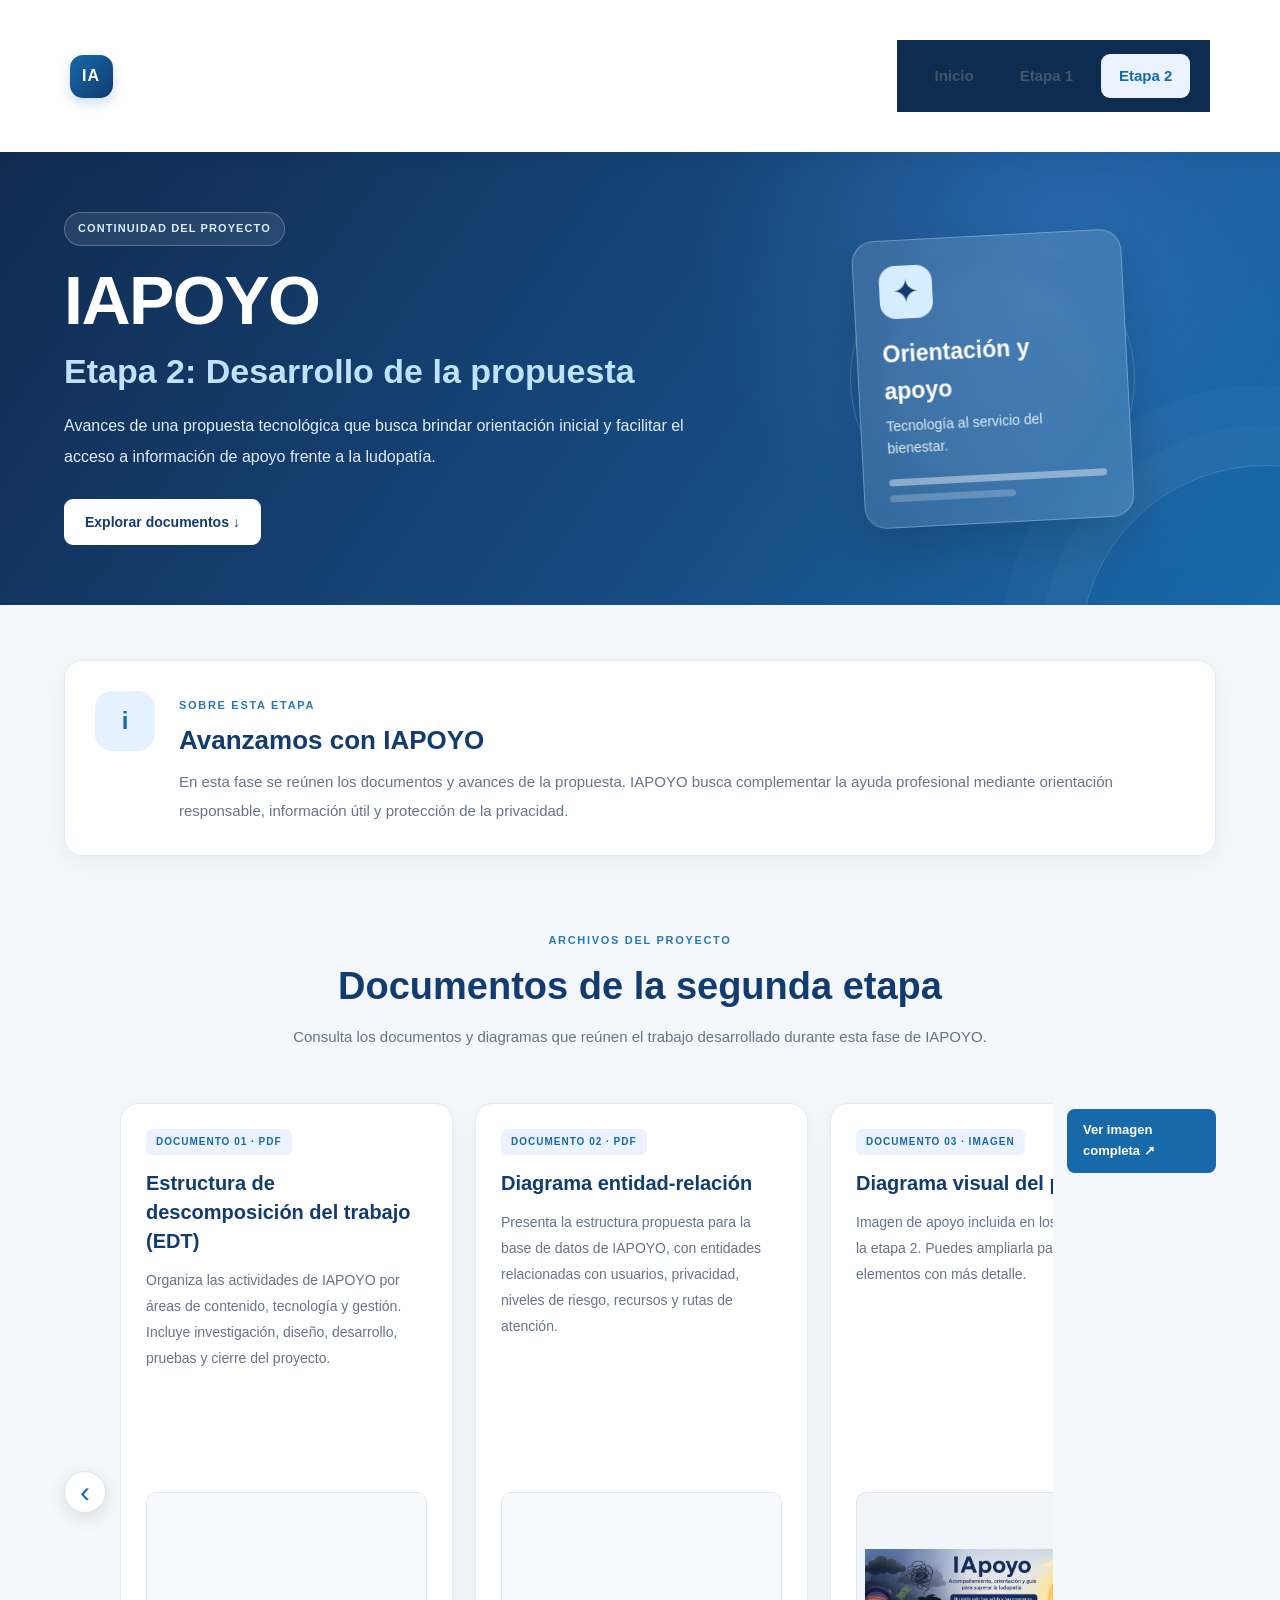
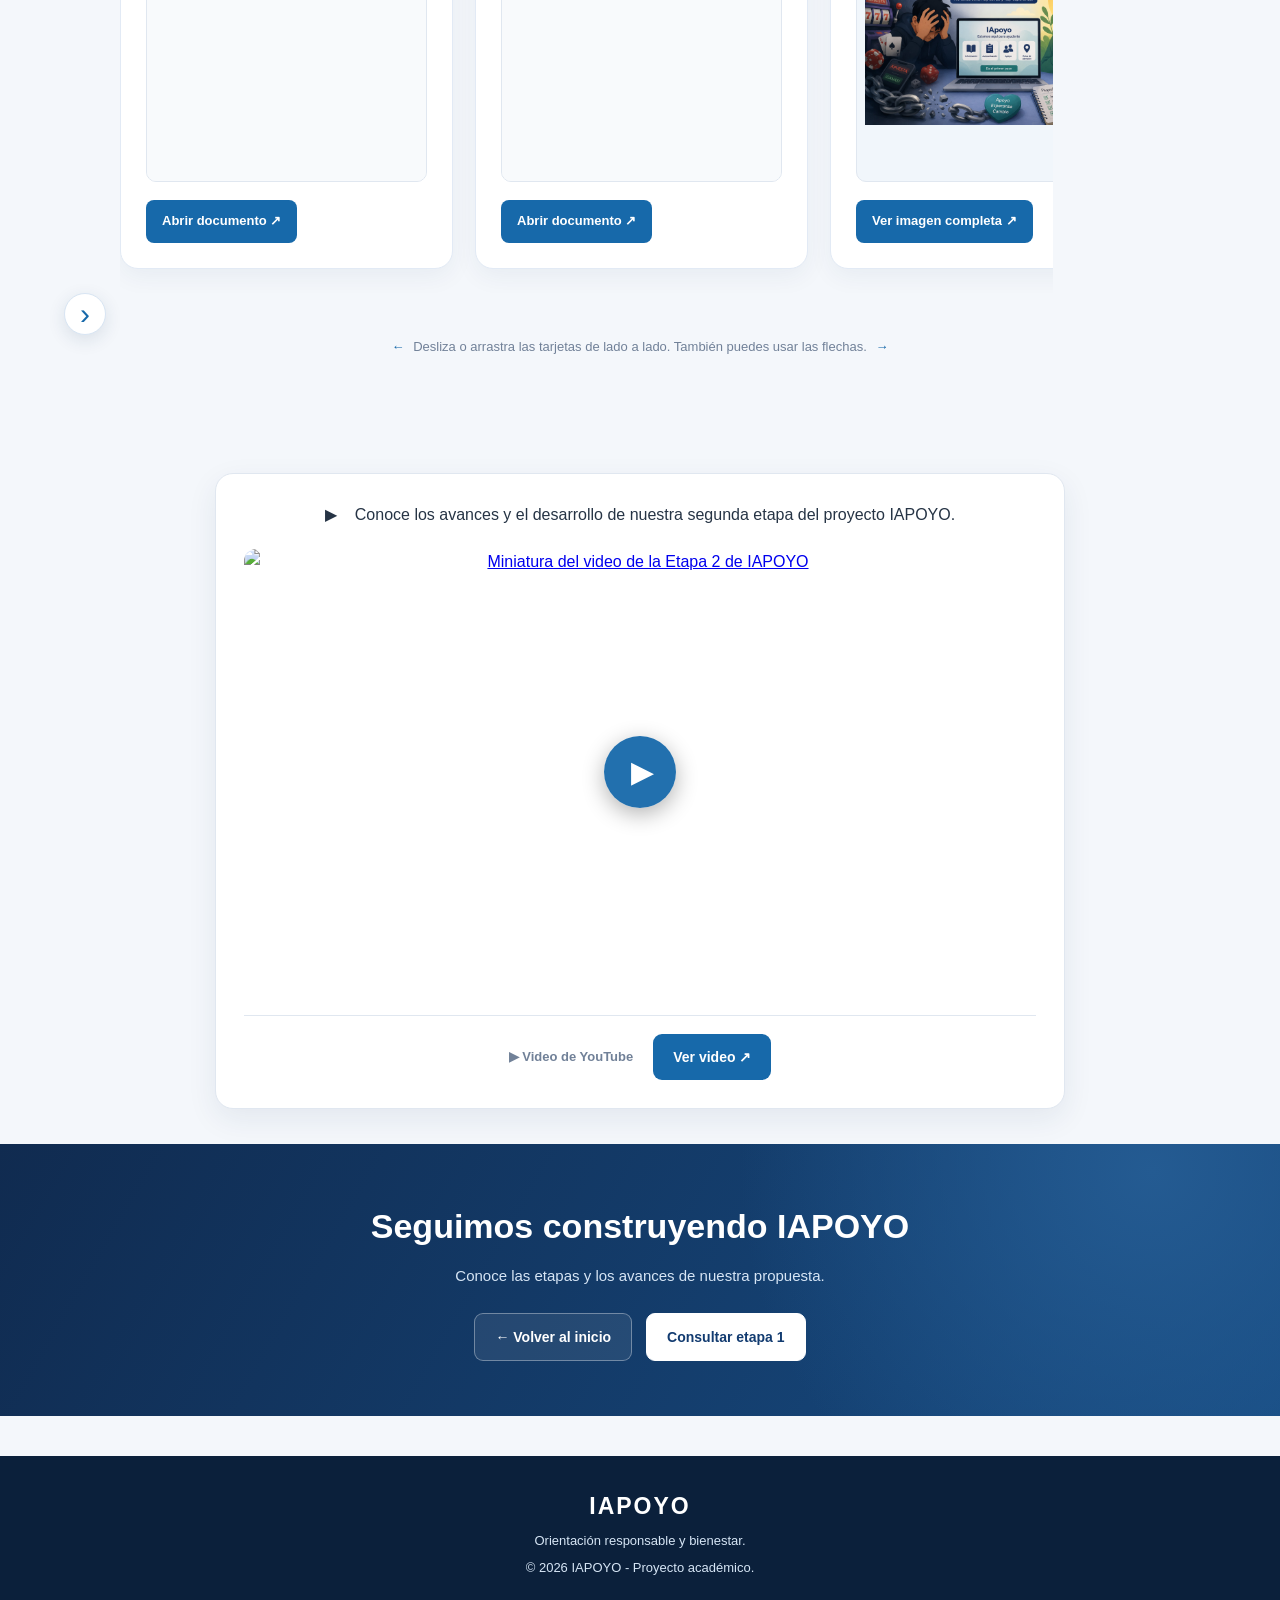
==== commit b0c3053b: "Update etapa2.html" ====
--- a/etapa2.html
+++ b/etapa2.html
@@ -267,11 +267,12 @@
         elaborado mediante MySQL Workbench.
     </p>
 
-    <div class="etapa2-imagen-relacional">
-        <a
+    
+        <a class="etapa2-vista-documento etapa2-vista-imagen"
             href="documentos/etapa 2/diagrama-relacional-workbench.png"
             target="_blank"
-            rel="noopener noreferrer">
+            rel="noopener noreferrer"
+            aria-label="Abrir imagen en tamaño completo">
 
             <img
                 src="documentos/etapa 2/diagrama-relacional-workbench.png"
@@ -281,12 +282,11 @@
         </a>
     </div>
 
-    <a
-        class="etapa2-boton-documento"
-        href="documentos/etapa 2/diagrama-relacional-workbench.png"
-        target="_blank"
-        rel="noopener noreferrer">
-        Ver imagen completa ↗
+        <a class="etapa2-boton-documento"
+            href="documentos/etapa 2/diagrama-relacional-workbench.png"
+            target="_blank"
+            rel="noopener noreferrer">
+            Ver imagen completa ↗
     </a>
 
 </article>
--- a/style.css
+++ b/style.css
@@ -3358,3 +3358,37 @@
         gap: 12px;
     }
 }
+
+
+.etapa2-imagen-relacional {
+    width: 100%;
+    height: 220px;
+    overflow: hidden;
+    border-radius: 12px;
+    background: #f1f5f9;
+    border: 1px solid #e2e8f0;
+    display: flex;
+    align-items: center;
+    justify-content: center;
+}
+
+.etapa2-imagen-relacional a {
+    display: flex;
+    width: 100%;
+    height: 100%;
+    align-items: center;
+    justify-content: center;
+}
+
+.etapa2-imagen-relacional img {
+    width: 100%;
+    height: 100%;
+    object-fit: contain;
+    display: block;
+    transition: transform 0.3s ease;
+}
+
+.etapa2-imagen-relacional img:hover {
+    transform: scale(1.04);
+}
+
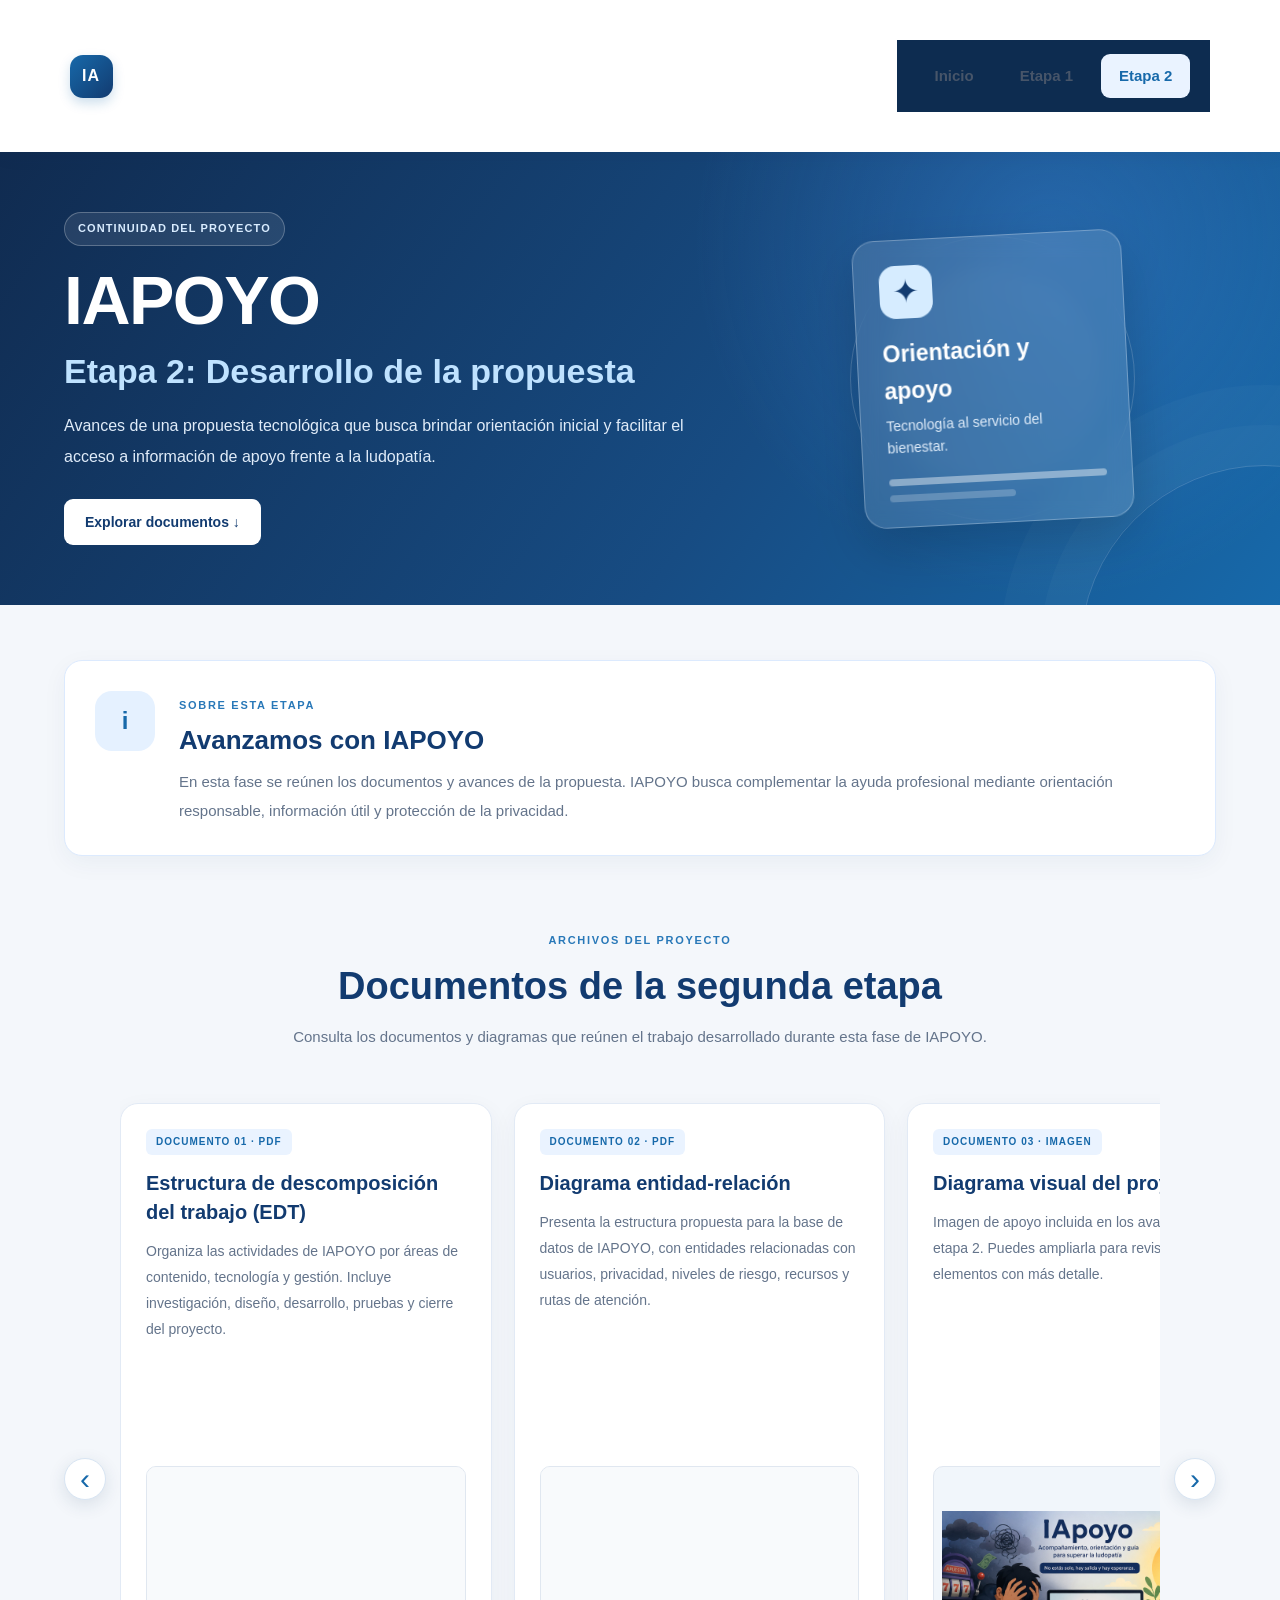
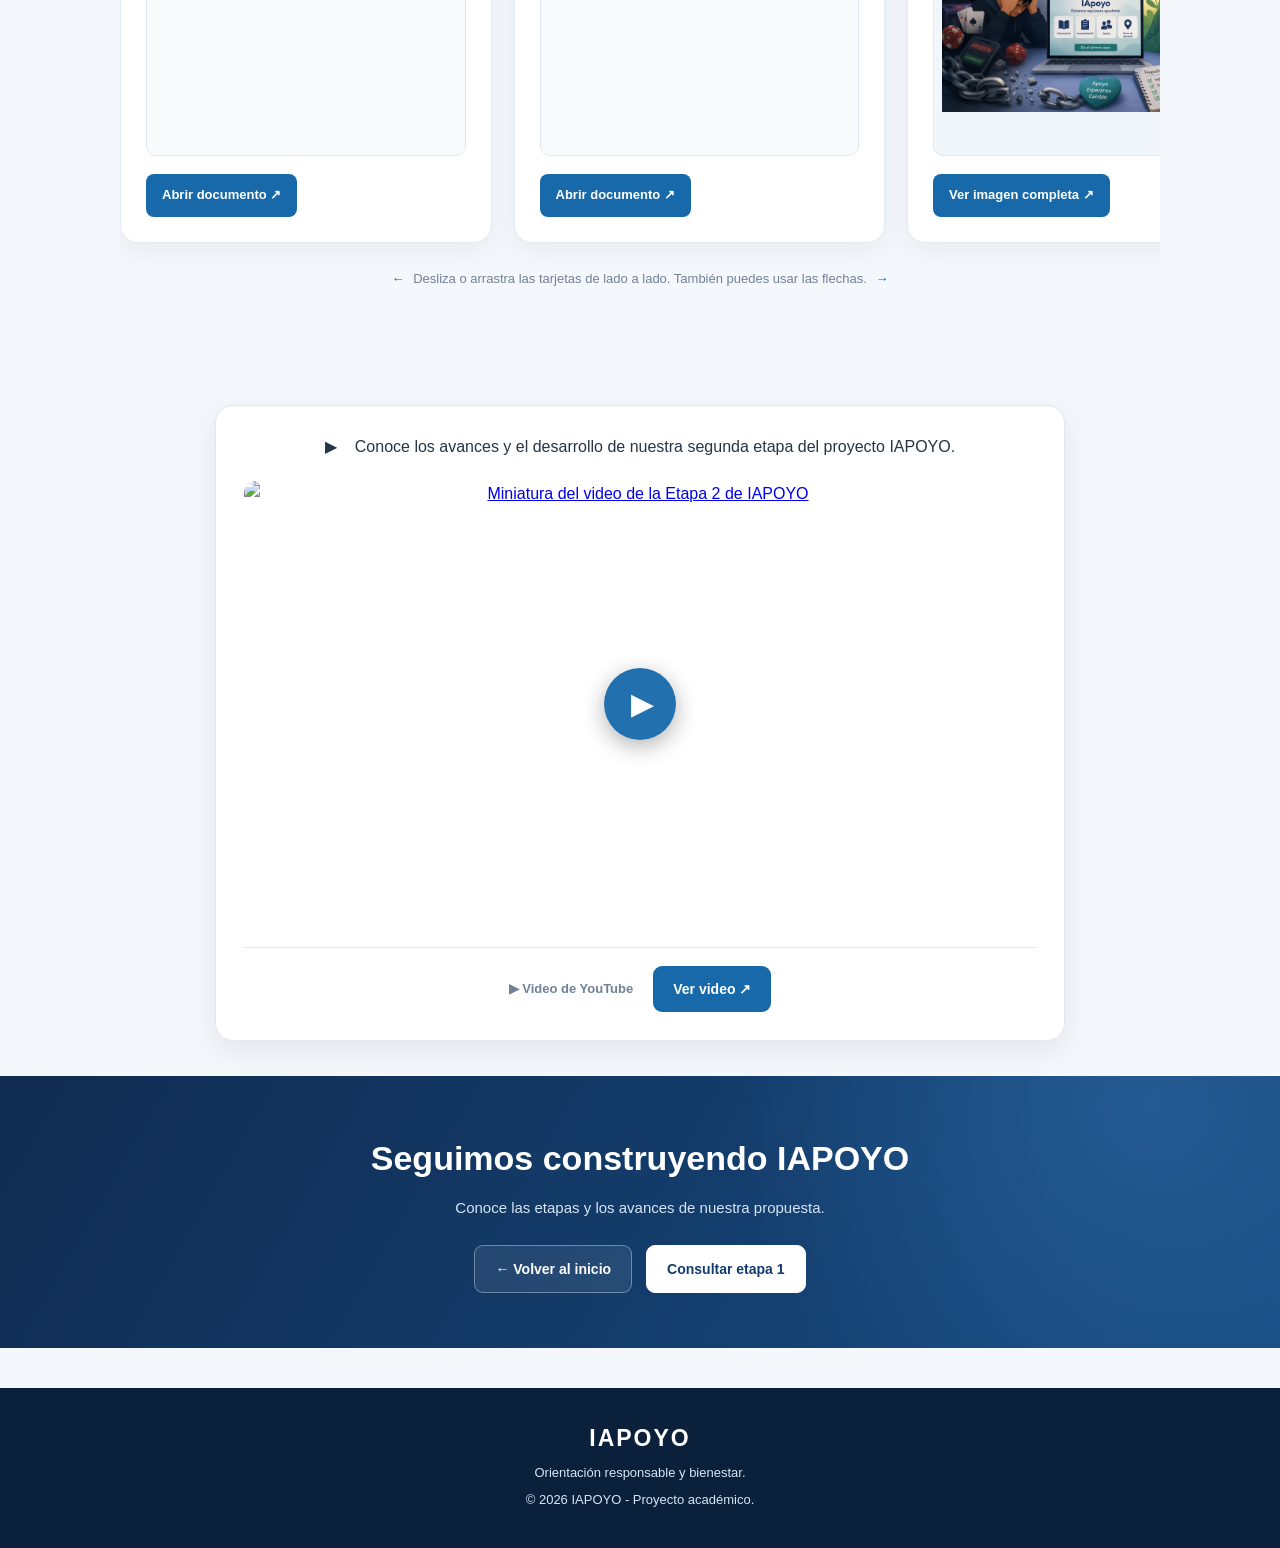
==== commit 35cd5058: "Update etapa2.html" ====
--- a/etapa2.html
+++ b/etapa2.html
@@ -268,25 +268,26 @@
     </p>
 
     
-        <a class="etapa2-vista-documento etapa2-vista-imagen"
-            href="documentos/etapa 2/diagrama-relacional-workbench.png"
+        <div class="etapa2-imagen-relacional">
+        <a
+            href="documentos/diagrama-relacional-workbench.png"
             target="_blank"
-            rel="noopener noreferrer"
-            aria-label="Abrir imagen en tamaño completo">
+            rel="noopener noreferrer">
 
             <img
-                src="documentos/etapa 2/diagrama-relacional-workbench.png"
+                src="documentos/diagrama-relacional-workbench.png"
                 alt="Diagrama relacional de la base de datos de IAPOYO"
                 loading="lazy">
 
         </a>
     </div>
 
-        <a class="etapa2-boton-documento"
-            href="documentos/etapa 2/diagrama-relacional-workbench.png"
-            target="_blank"
-            rel="noopener noreferrer">
-            Ver imagen completa ↗
+    <a
+        class="etapa2-boton-documento"
+        href="documentos/diagrama-relacional-workbench.png"
+        target="_blank"
+        rel="noopener noreferrer">
+        Ver imagen completa ↗
     </a>
 
 </article>
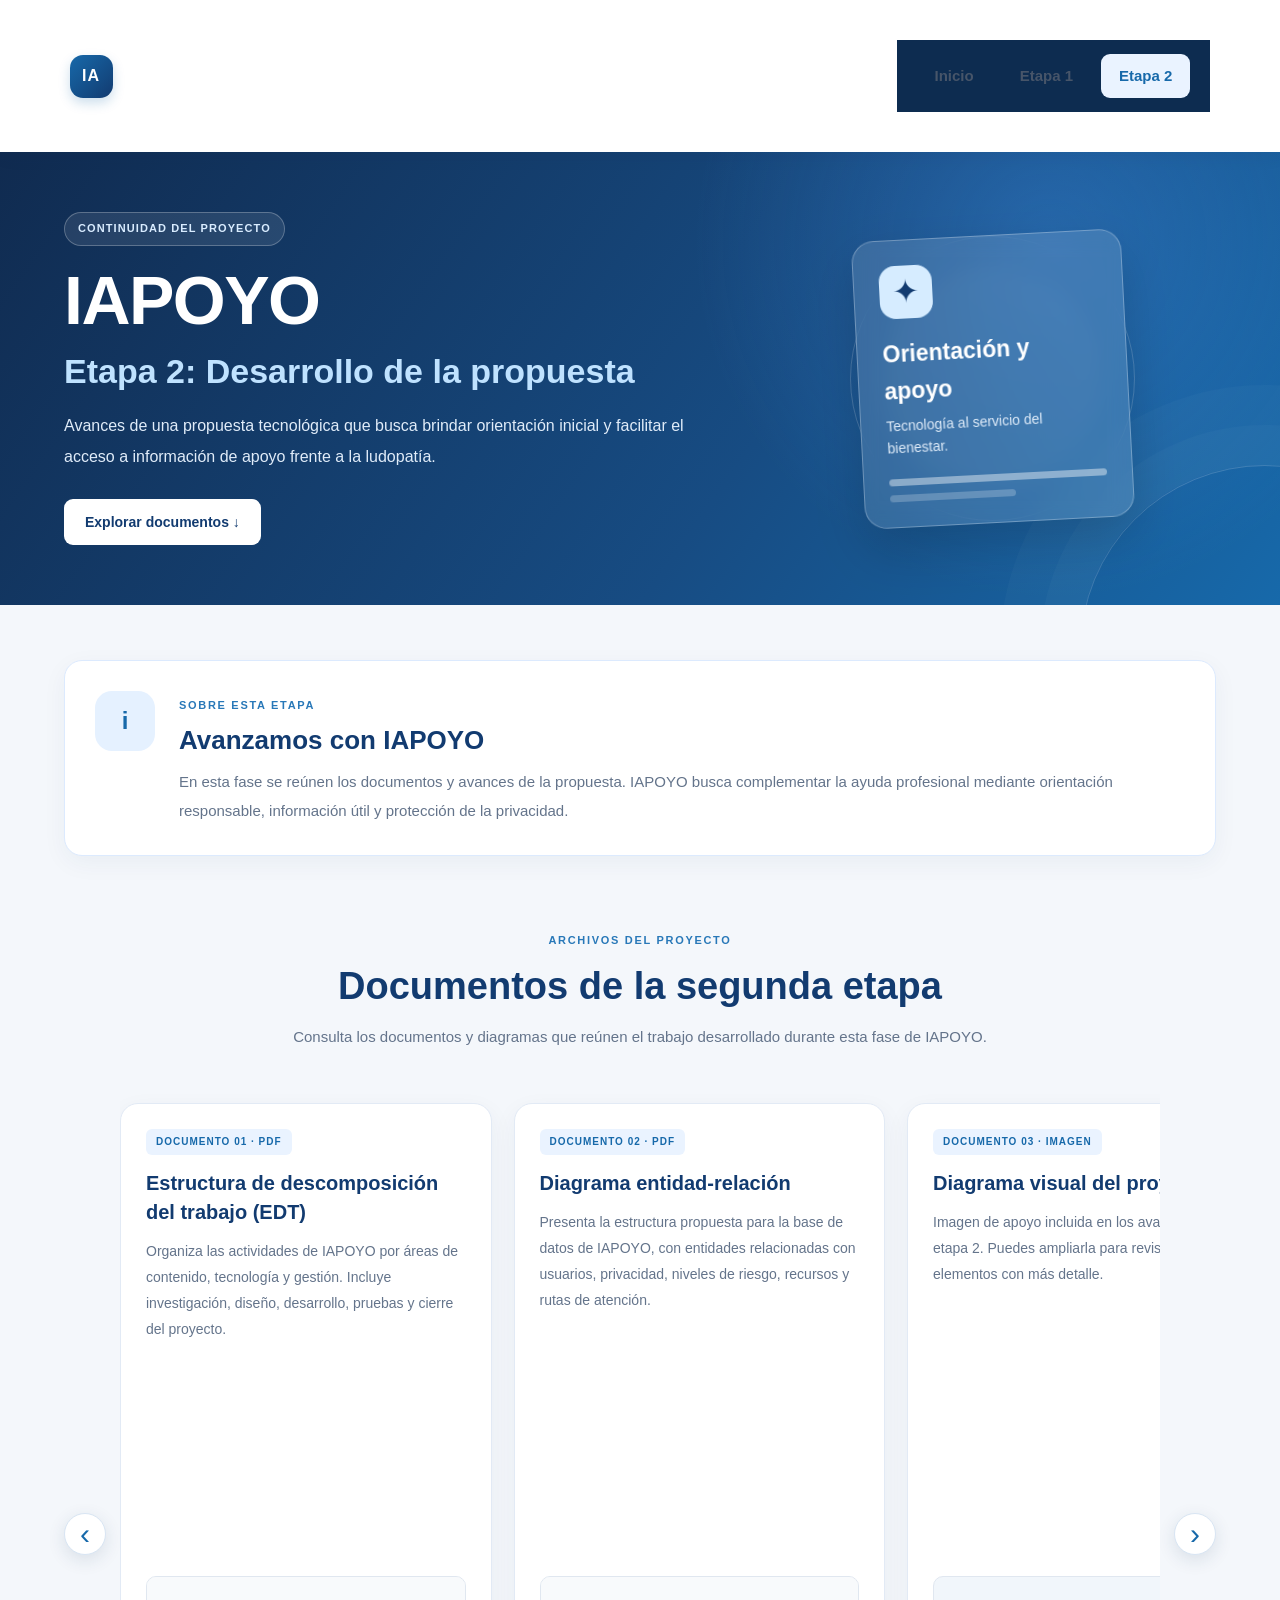
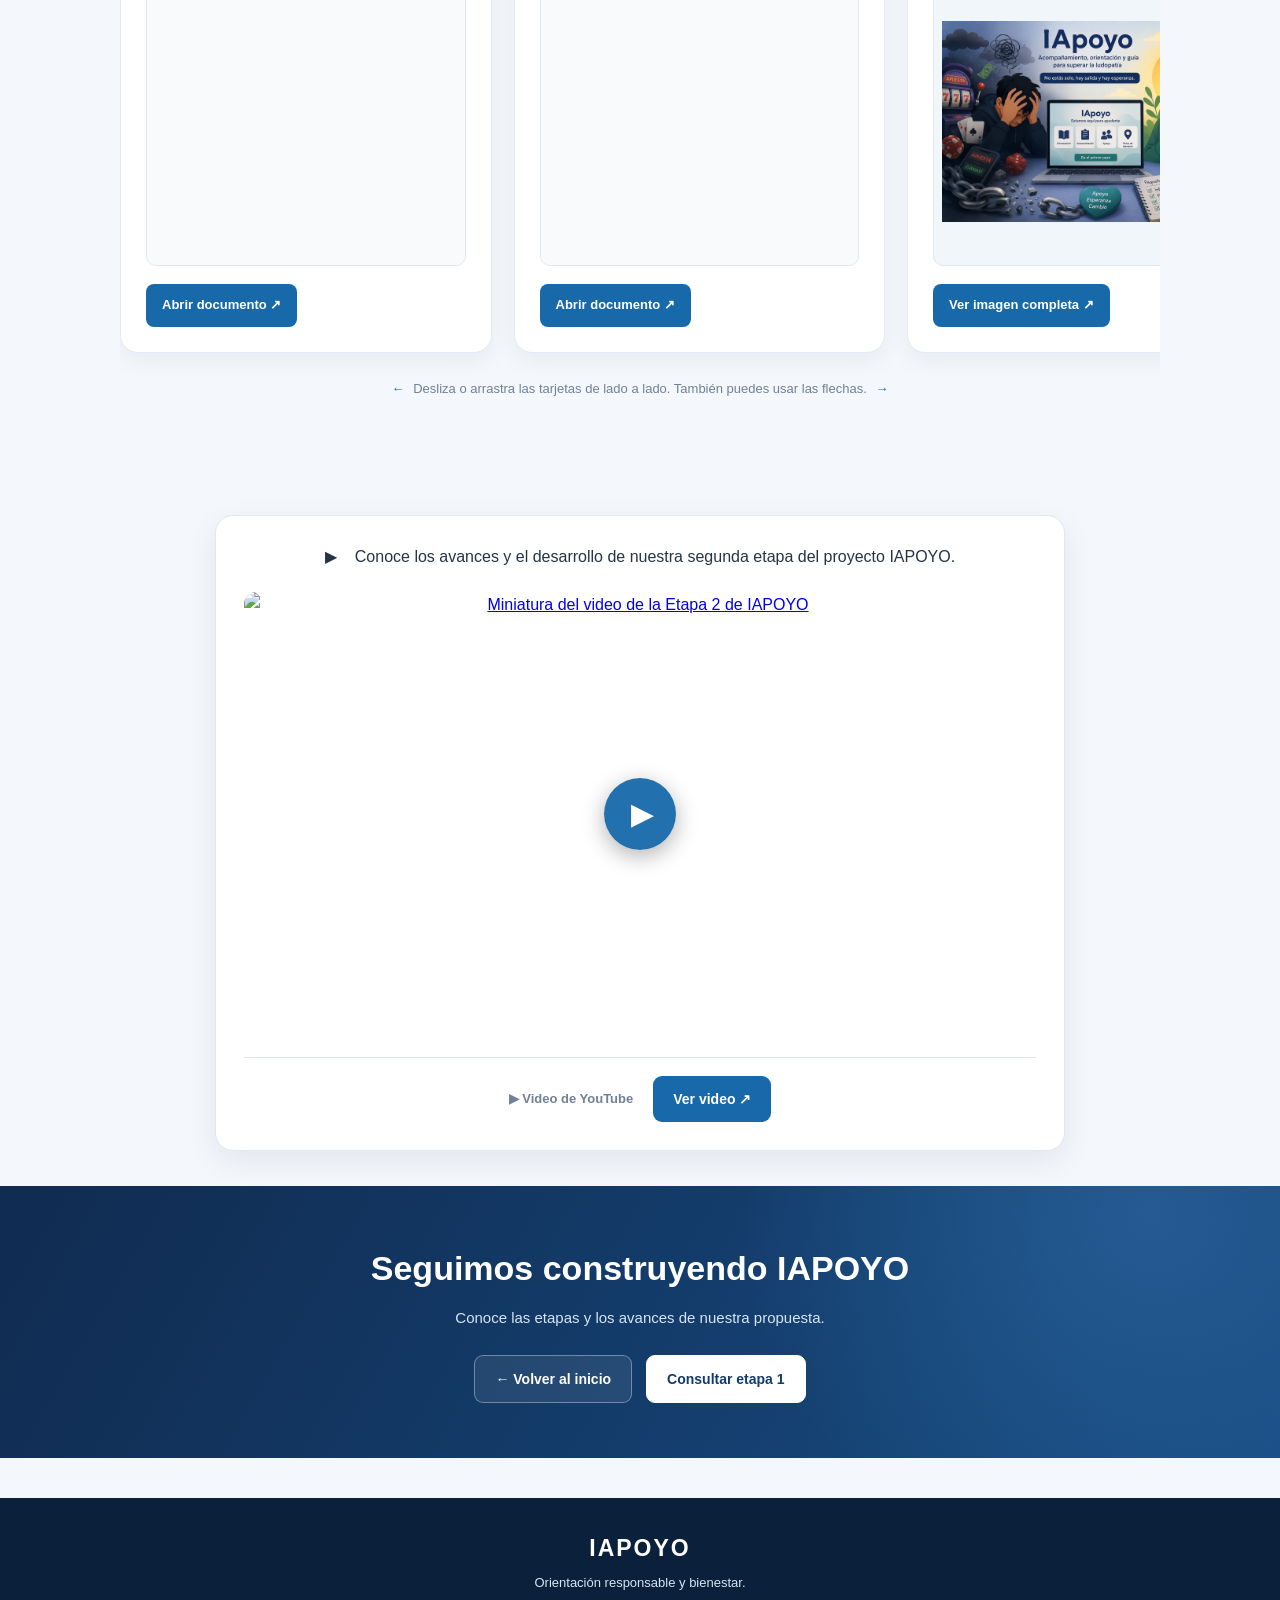
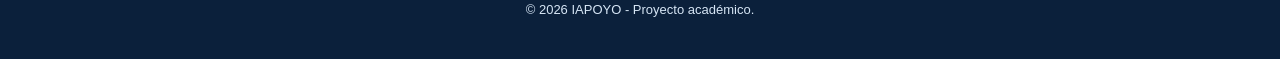
==== commit cbe2df80: "Update etapa2.html" ====
--- a/etapa2.html
+++ b/etapa2.html
@@ -226,7 +226,7 @@
 
                 
                 
-                    <article class="etapa2-tarjeta">
+                    <article class="etapa2-tarjeta tarjeta-diagrama">
                         <span class="etapa2-numero">DOCUMENTO 08 · IMAGEN</span>
 
                         <h3>diagrama de Gantt</h3>
@@ -253,45 +253,6 @@
                             Ver imagen completa ↗
                         </a>
                     </article>
-                    
-
-<article class="etapa2-tarjeta">
-
-    <span class="etapa2-numero">DOCUMENTO 9</span>
-
-    <h3>Diagrama relacional de la base de datos de la pagina web</h3>
-
-    <p>
-        Representación visual de la estructura de la base de datos
-        de IAPOYO, sus tablas, campos y relaciones entre entidades,
-        elaborado mediante MySQL Workbench.
-    </p>
-
-    
-        <div class="etapa2-imagen-relacional">
-        <a
-            href="documentos/diagrama-relacional-workbench.png"
-            target="_blank"
-            rel="noopener noreferrer">
-
-            <img
-                src="documentos/diagrama-relacional-workbench.png"
-                alt="Diagrama relacional de la base de datos de IAPOYO"
-                loading="lazy">
-
-        </a>
-    </div>
-
-    <a
-        class="etapa2-boton-documento"
-        href="documentos/diagrama-relacional-workbench.png"
-        target="_blank"
-        rel="noopener noreferrer">
-        Ver imagen completa ↗
-    </a>
-
-</article>
-
 
                 </div>
 
--- a/style.css
+++ b/style.css
@@ -3392,3 +3392,48 @@
     transform: scale(1.04);
 }
 
+
+/* AJUSTE EXCLUSIVO PARA LAS DOS TARJETAS DE DIAGRAMAS */
+
+.tarjeta-diagrama {
+    display: flex;
+    flex-direction: column;
+    min-height: 850px;
+}
+
+/* Las dos vistas previas tendrán la misma altura */
+.tarjeta-diagrama .etapa2-pdf,
+.tarjeta-diagrama .etapa2-imagen-relacional {
+    margin-top: auto;
+    height: 320px;
+    min-height: 320px;
+    width: 100%;
+    overflow: hidden;
+    border-radius: 12px;
+}
+
+/* Imagen del diagrama relacional */
+.tarjeta-diagrama .etapa2-imagen-relacional img {
+    width: 100%;
+    height: 100%;
+    object-fit: contain;
+    display: block;
+}
+
+/* Vista previa PDF del Gantt */
+.tarjeta-diagrama .etapa2-pdf iframe {
+    width: 100%;
+    height: 100%;
+    border: none;
+}
+
+/* Botones alineados */
+.tarjeta-diagrama .etapa2-boton-documento {
+    margin-top: 20px;
+    align-self: flex-start;
+}
+
+
+
+
+
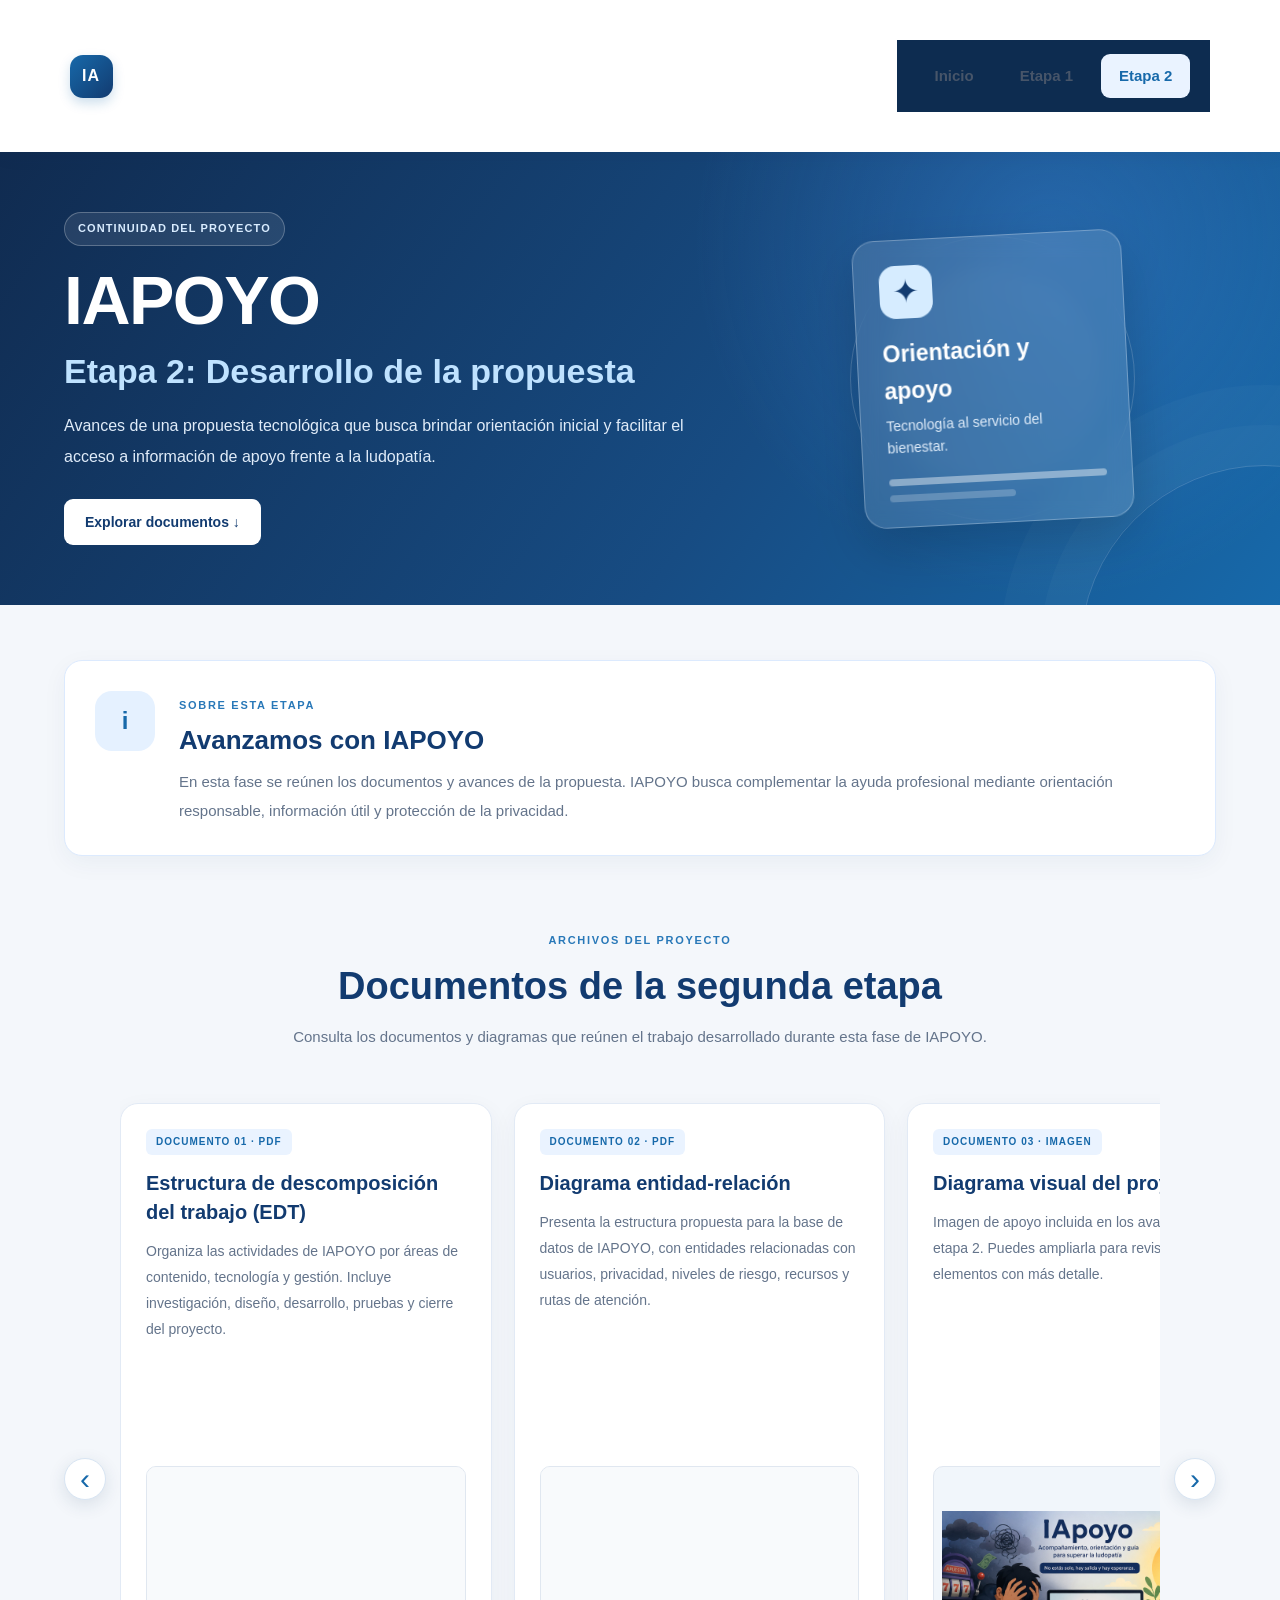
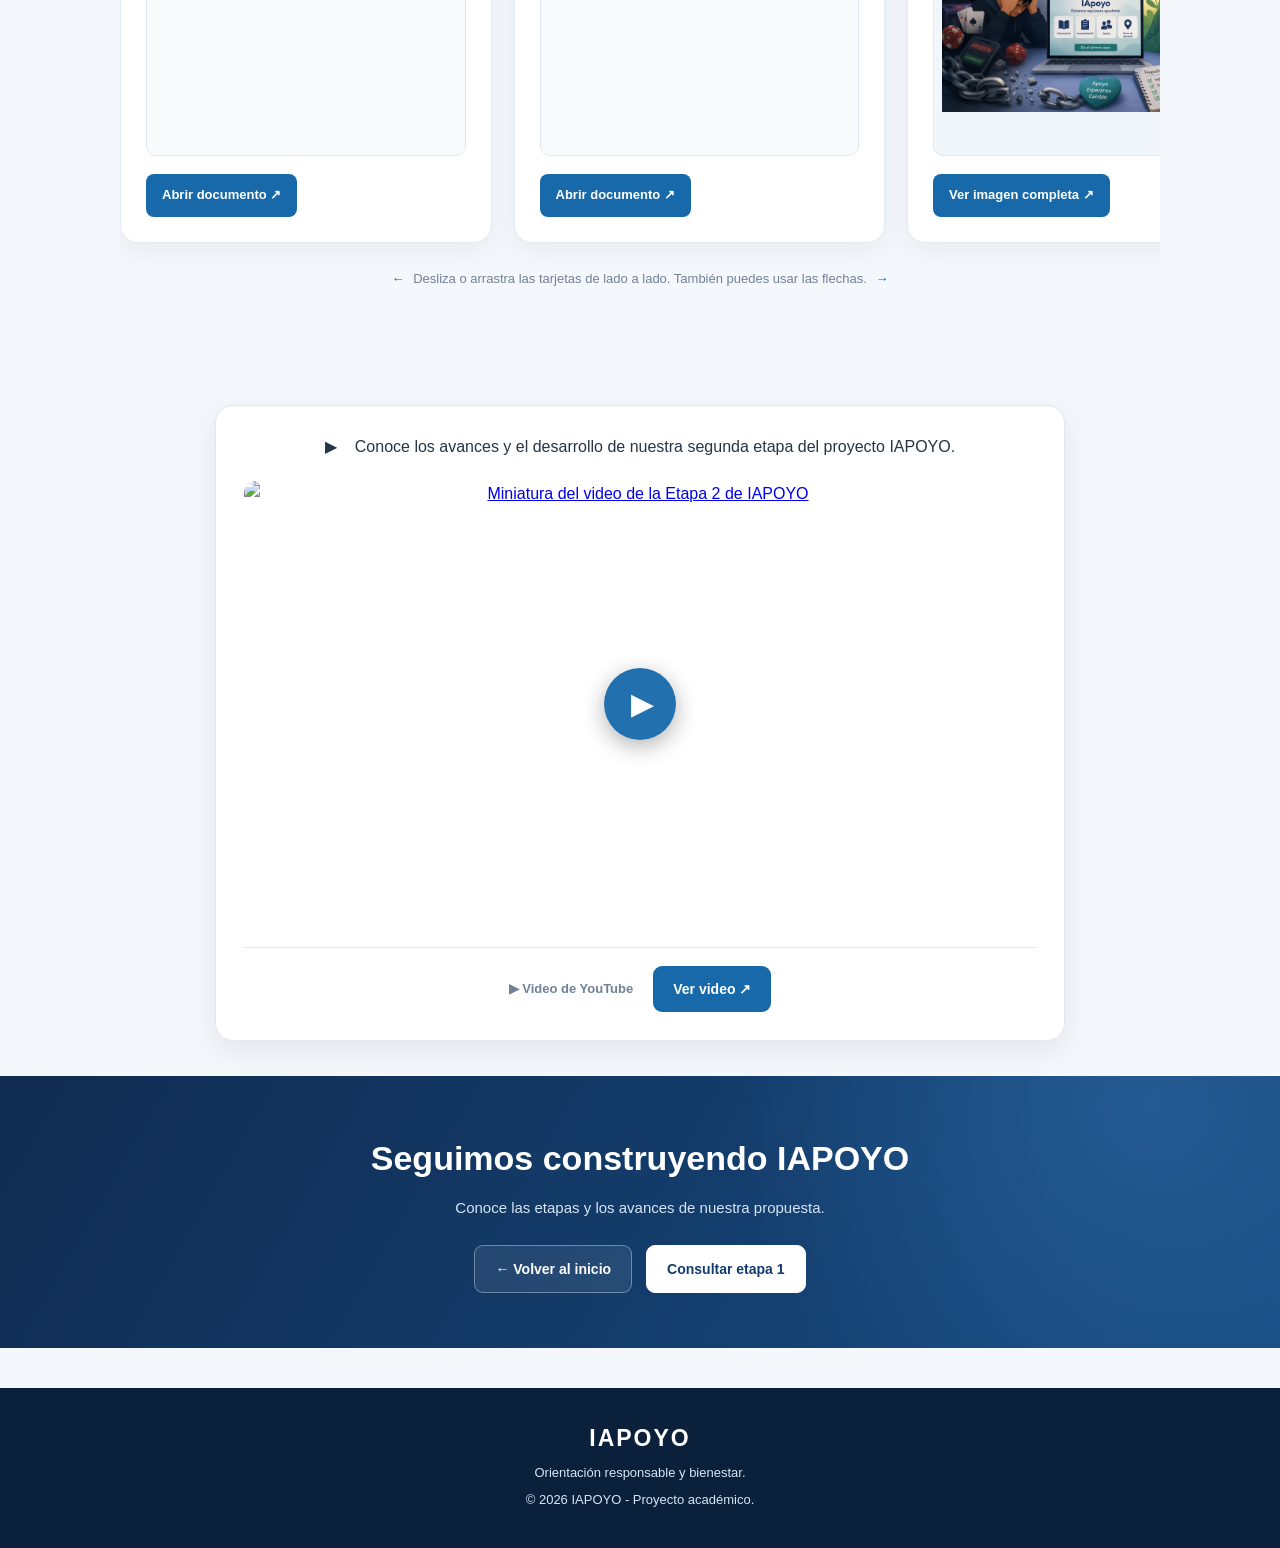
==== commit aae34f7c: "Update etapa2.html" ====
--- a/etapa2.html
+++ b/etapa2.html
@@ -226,7 +226,7 @@
 
                 
                 
-                    <article class="etapa2-tarjeta tarjeta-diagrama">
+                    <article class="etapa2-tarjeta">
                         <span class="etapa2-numero">DOCUMENTO 08 · IMAGEN</span>
 
                         <h3>diagrama de Gantt</h3>
--- a/style.css
+++ b/style.css
@@ -3360,80 +3360,3 @@
 }
 
 
-.etapa2-imagen-relacional {
-    width: 100%;
-    height: 220px;
-    overflow: hidden;
-    border-radius: 12px;
-    background: #f1f5f9;
-    border: 1px solid #e2e8f0;
-    display: flex;
-    align-items: center;
-    justify-content: center;
-}
-
-.etapa2-imagen-relacional a {
-    display: flex;
-    width: 100%;
-    height: 100%;
-    align-items: center;
-    justify-content: center;
-}
-
-.etapa2-imagen-relacional img {
-    width: 100%;
-    height: 100%;
-    object-fit: contain;
-    display: block;
-    transition: transform 0.3s ease;
-}
-
-.etapa2-imagen-relacional img:hover {
-    transform: scale(1.04);
-}
-
-
-/* AJUSTE EXCLUSIVO PARA LAS DOS TARJETAS DE DIAGRAMAS */
-
-.tarjeta-diagrama {
-    display: flex;
-    flex-direction: column;
-    min-height: 850px;
-}
-
-/* Las dos vistas previas tendrán la misma altura */
-.tarjeta-diagrama .etapa2-pdf,
-.tarjeta-diagrama .etapa2-imagen-relacional {
-    margin-top: auto;
-    height: 320px;
-    min-height: 320px;
-    width: 100%;
-    overflow: hidden;
-    border-radius: 12px;
-}
-
-/* Imagen del diagrama relacional */
-.tarjeta-diagrama .etapa2-imagen-relacional img {
-    width: 100%;
-    height: 100%;
-    object-fit: contain;
-    display: block;
-}
-
-/* Vista previa PDF del Gantt */
-.tarjeta-diagrama .etapa2-pdf iframe {
-    width: 100%;
-    height: 100%;
-    border: none;
-}
-
-/* Botones alineados */
-.tarjeta-diagrama .etapa2-boton-documento {
-    margin-top: 20px;
-    align-self: flex-start;
-}
-
-
-
-
-
